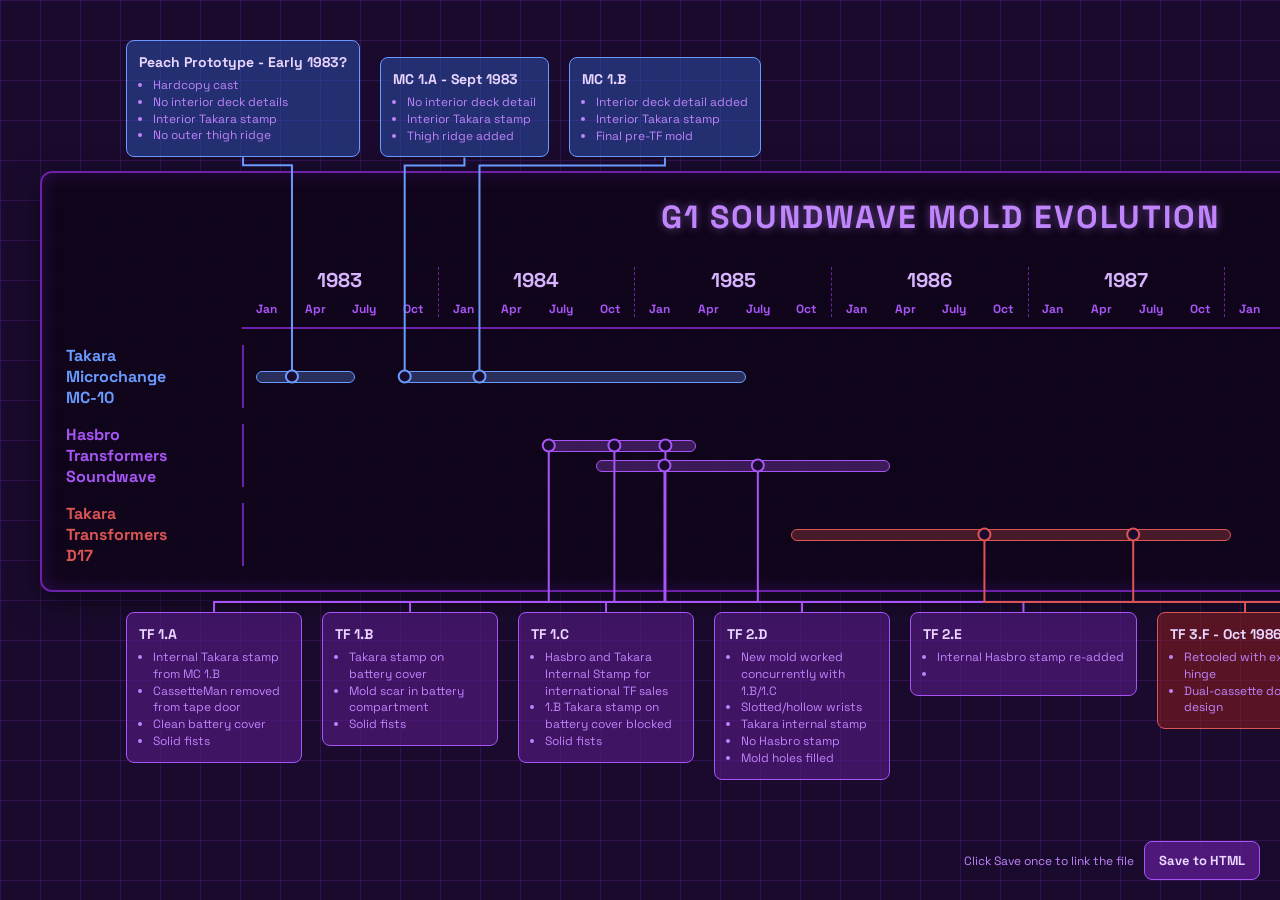
==== timeline/g1_soundwave_timeline.html @ 82d78964 "updates" ====
<!DOCTYPE html>
<html lang="en"><head>
  <meta charset="UTF-8">
  <meta name="viewport" content="width=device-width, initial-scale=1.0">
  <title>G1 Soundwave Mold Evolution</title>
  <link href="https://fonts.googleapis.com/css2?family=Space+Grotesk:wght@400;700&amp;display=swap" rel="stylesheet">
  <style>
    body {
      margin: 0;
      padding: 40px;
      font-family: 'Space Grotesk', sans-serif;
      background-color: #1a0b2e; /* Deep dark purple base */
      background-image:
        linear-gradient(rgba(138, 43, 226, 0.2) 1px, transparent 1px),
        linear-gradient(90deg, rgba(138, 43, 226, 0.2) 1px, transparent 1px);
      background-size: 40px 40px; /* The G1 retro grid */
      color: #e2e8f0;
      overflow-x: auto;
    }

    .stage {
      position: relative;
      min-width: 1800px;
      max-width: 2200px;
      margin: 0 auto;
      overflow: visible;
    }

    .connectors {
      position: absolute;
      inset: 0;
      width: 100%;
      height: 100%;
      pointer-events: none;
      overflow: visible;
      z-index: 2;
    }

    .callout {
      position: absolute;
      z-index: 3;
      width: fit-content;
      max-width: 280px;
      min-width: 0;
      background: rgba(88, 28, 135, 0.6);
      border: 1px solid #a855f7;
      border-radius: 8px;
      padding: 12px;
      display: flex;
      flex-direction: column;
      justify-content: center;
      transition: transform 0.2s, box-shadow 0.2s;
      overflow-wrap: anywhere;
      word-wrap: break-word;
    }

    .callout:hover {
      box-shadow: 0 6px 15px rgba(168, 85, 247, 0.3);
      background: rgba(107, 33, 168, 0.8);
    }

    .callout.microchange {
      background: rgba(45, 85, 180, 0.5);
      border-color: #6b9aff;
    }

    .callout.microchange:hover {
      background: rgba(70, 120, 220, 0.65);
      box-shadow: 0 6px 15px rgba(107, 154, 255, 0.35);
    }

    .callout.japan {
      background: rgba(140, 30, 30, 0.55);
      border-color: #dc5555;
    }

    .callout.japan:hover {
      background: rgba(170, 45, 45, 0.7);
      box-shadow: 0 6px 15px rgba(220, 85, 85, 0.35);
    }

    .callout-title {
      font-weight: 700;
      font-size: 14px;
      color: #e9d5ff;
      margin: 0 0 6px 0;
      overflow-wrap: anywhere;
    }

    .callout-desc {
      font-size: 12px;
      color: #c084fc;
      margin: 0;
      line-height: 1.4;
      overflow-wrap: anywhere;
    }

    .callout-list {
      padding-left: 1.15em;
      list-style: disc;
    }

    .callout-list li {
      margin: 0;
      overflow-wrap: anywhere;
    }

    .timeline-container {
      background: rgba(15, 5, 24, 0.85);
      border: 2px solid #6b21a8;
      border-radius: 12px;
      padding: 24px;
      box-shadow: 0 10px 30px rgba(0, 0, 0, 0.5), inset 0 0 20px rgba(107, 33, 168, 0.3);
      backdrop-filter: blur(8px);
      position: relative;
      z-index: 1;
    }

    .title {
      text-align: center;
      color: #c084fc;
      font-size: 32px;
      margin: 0 0 30px 0;
      text-transform: uppercase;
      letter-spacing: 2px;
      text-shadow: 0 0 10px rgba(192, 132, 252, 0.5);
    }

    .header-row {
      display: flex;
      margin-left: 176px; /* Offset for track titles */
      margin-bottom: 16px;
      border-bottom: 2px solid #6b21a8;
      padding-bottom: 10px;
    }

    .year-block {
      flex: 4; /* Spans 4 quarters */
      display: flex;
      flex-direction: column;
      border-left: 1px dashed #6b21a8;
    }

    .year-block:first-child {
      border-left: none;
    }

    .year-label {
      text-align: center;
      font-weight: 700;
      font-size: 20px;
      color: #d8b4fe;
      margin-bottom: 8px;
    }

    .quarters {
      display: flex;
      width: 100%;
    }

    .quarter {
      flex: 1;
      text-align: center;
      font-size: 12px;
      color: #a855f7;
      font-weight: 700;
    }

    .track {
      display: flex;
      gap: 12px;
      align-items: stretch;
      min-height: 48px;
      margin-bottom: 16px;
    }

    .track:last-child {
      margin-bottom: 0;
    }

    .track-title {
      width: 160px;
      flex-shrink: 0;
      font-size: 16px;
      font-weight: 700;
      color: #a855f7;
      display: flex;
      align-items: center;
      padding-right: 16px;
      border-right: 2px solid #6b21a8;
    }

    .track-title.microchange {
      color: #6b9aff;
    }

    .track-title.japan {
      color: #dc5555;
    }

    .lane {
      flex: 1;
      display: flex;
      align-items: center;
      min-width: 0;
    }

    .lane.lane-stack {
      flex-direction: column;
      align-items: stretch;
      justify-content: center;
      gap: 8px;
      min-height: 36px;
    }

    .lane-row {
      display: flex;
      align-items: center;
      width: 100%;
      min-width: 0;
      min-height: 12px;
    }

    .empty-space {
      /* Used for empty grid segments */
    }

    .span {
      position: relative;
      height: 10px;
      background: rgba(168, 85, 247, 0.28);
      border: 1px solid #a855f7;
      border-radius: 999px;
      align-self: center;
      transition: background 0.2s, box-shadow 0.2s, border-color 0.2s;
    }

    .span.microchange {
      background: rgba(107, 154, 255, 0.28);
      border-color: #6b9aff;
    }

    .span.japan {
      background: rgba(220, 85, 85, 0.28);
      border-color: #dc5555;
    }

    .span.is-active {
      background: rgba(168, 85, 247, 0.55);
      box-shadow: 0 0 12px rgba(168, 85, 247, 0.45);
    }

    .span.microchange.is-active {
      background: rgba(107, 154, 255, 0.55);
      box-shadow: 0 0 12px rgba(107, 154, 255, 0.45);
    }

    .span.japan.is-active {
      background: rgba(220, 85, 85, 0.55);
      box-shadow: 0 0 12px rgba(220, 85, 85, 0.45);
    }

    .anchor {
      position: absolute;
      left: 10px;
      top: 50%;
      width: 0;
      height: 0;
      pointer-events: none;
    }

    .save-ui {
      position: fixed;
      right: 20px;
      bottom: 20px;
      z-index: 50;
      display: flex;
      align-items: center;
      gap: 10px;
      font-family: 'Space Grotesk', sans-serif;
    }

    .save-ui button {
      appearance: none;
      border: 1px solid #a855f7;
      background: rgba(88, 28, 135, 0.85);
      color: #e9d5ff;
      border-radius: 8px;
      padding: 10px 14px;
      font: inherit;
      font-weight: 700;
      font-size: 13px;
      cursor: pointer;
    }

    .save-ui button:hover {
      background: rgba(107, 33, 168, 0.95);
    }

    .save-status {
      font-size: 12px;
      color: #c084fc;
      min-width: 9rem;
    }

    .save-status.ok { color: #86efac; }
    .save-status.err { color: #f87171; }
  </style>
</head>
<body>

  <div class="stage">
    <svg class="connectors" aria-hidden="true"></svg>

    <div class="callout microchange" data-for="peach" data-side="top" style="width: max-content;">
      <p class="callout-title" contenteditable="true">Peach Prototype - Early 1983?</p>
      <ul class="callout-desc callout-list">
        <li contenteditable="true">Hardcopy cast</li>
        <li contenteditable="true">No interior deck details</li>
        <li contenteditable="true">Interior Takara stamp</li>
        <li contenteditable="true">No outer thigh ridge</li>
      </ul>
    </div>

    <div class="callout microchange" data-for="mc1a" data-side="top" style="width: max-content;">
      <p class="callout-title" contenteditable="true">MC 1.A - Sept 1983</p>
      <ul class="callout-desc callout-list">
        <li contenteditable="true">No interior deck detail</li>
        <li contenteditable="true">Interior Takara stamp</li>
        <li contenteditable="true">Thigh ridge added</li>
      </ul>
    </div>

    <div class="callout microchange" data-for="mc1b" data-side="top" style="width: max-content;">
      <p class="callout-title" contenteditable="true">MC 1.B</p>
      <ul class="callout-desc callout-list">
        <li contenteditable="true">Interior deck detail added</li>
        <li contenteditable="true">Interior Takara stamp</li>
        <li contenteditable="true">Final pre-TF mold</li>
      </ul>
    </div>

    <div class="callout" data-for="tf1a" data-side="bottom" data-align-with="peach" style="width: 150px; max-width: 150px;">
      <p class="callout-title" contenteditable="true">TF 1.A</p>
      <ul class="callout-desc callout-list">
        <li contenteditable="true">Internal Takara stamp from MC 1.B</li>
        <li contenteditable="true">CassetteMan removed from tape door</li>
        <li contenteditable="true">Clean battery cover</li>
        <li contenteditable="true">Solid fists</li>
      </ul>
    </div>

    <div class="callout" data-for="tf1b" data-side="bottom" data-place-after="tf1a" style="width: 150px; max-width: 150px;">
      <p class="callout-title" contenteditable="true">TF 1.B</p>
      <ul class="callout-desc callout-list">
        <li contenteditable="true">Takara stamp on battery cover</li>
        <li contenteditable="true">Mold scar in battery compartment</li>
        <li contenteditable="true">Solid fists</li>
      </ul>
    </div>

    <div class="callout" data-for="tf1c" data-side="bottom" data-place-after="tf1b" style="width: 150px; max-width: 150px;">
      <p class="callout-title" contenteditable="true">TF 1.C</p>
      <ul class="callout-desc callout-list">
        <li contenteditable="true">Hasbro and Takara Internal Stamp for international TF sales</li>
        <li contenteditable="true">1.B Takara stamp on battery cover blocked</li>
        <li contenteditable="true">Solid fists</li>
      </ul>
    </div>

    <div class="callout" data-for="tf2d" data-side="bottom" data-place-after="tf1c" style="width: 150px; max-width: 150px;">
      <p class="callout-title" contenteditable="true">TF 2.D</p>
      <ul class="callout-desc callout-list">
        <li contenteditable="true">New mold worked concurrently with 1.B/1.C</li>
        <li contenteditable="true">Slotted/hollow wrists</li>
        <li contenteditable="true">Takara internal stamp</li>
        <li contenteditable="true">No Hasbro stamp</li>
        <li contenteditable="true">Mold holes filled</li>
      </ul>
    </div>

    <div class="callout" data-for="tf2e" data-side="bottom" data-place-after="tf2d" style="width: max-content;">
      <p class="callout-title" contenteditable="true">TF 2.E</p>
      <ul class="callout-desc callout-list">
        <li contenteditable="true">Internal Hasbro stamp re-added</li>
        <li contenteditable="true"></li>
      </ul>
    </div>

    <div class="callout japan" data-for="vsy" data-side="bottom" data-place-after="tf2e" style="width: 150px; max-width: 150px;">
      <p class="callout-title" contenteditable="true">TF 3.F - Oct 1986</p>
      <ul class="callout-desc callout-list">
        <li contenteditable="true">Retooled with external hinge</li>
        <li contenteditable="true">Dual-cassette door design</li>
      </ul>
    </div>

    <div class="callout japan" data-for="soundblaster" data-side="bottom" data-place-after="vsy" style="width: max-content;">
      <p class="callout-title" contenteditable="true">TF 3.G Soundblaster - Jul 1987</p>
      <ul class="callout-desc callout-list">
        <li contenteditable="true">Retooled chest to hold two cassettes</li>
        <li contenteditable="true">Black color scheme</li>
      </ul>
    </div>

    <div class="timeline-container">
      <h1 class="title">G1 Soundwave Mold Evolution</h1>

      <div class="header-row">
        <!-- 1983 -->
        <div class="year-block">
          <div class="year-label">1983</div>
          <div class="quarters">
            <div class="quarter">Jan</div><div class="quarter">Apr</div><div class="quarter">July</div><div class="quarter">Oct</div>
          </div>
        </div>
        <!-- 1984 -->
        <div class="year-block">
          <div class="year-label">1984</div>
          <div class="quarters">
            <div class="quarter">Jan</div><div class="quarter">Apr</div><div class="quarter">July</div><div class="quarter">Oct</div>
          </div>
        </div>
        <!-- 1985 -->
        <div class="year-block">
          <div class="year-label">1985</div>
          <div class="quarters">
            <div class="quarter">Jan</div><div class="quarter">Apr</div><div class="quarter">July</div><div class="quarter">Oct</div>
          </div>
        </div>
        <!-- 1986 -->
        <div class="year-block">
          <div class="year-label">1986</div>
          <div class="quarters">
            <div class="quarter">Jan</div><div class="quarter">Apr</div><div class="quarter">July</div><div class="quarter">Oct</div>
          </div>
        </div>
        <!-- 1987 -->
        <div class="year-block">
          <div class="year-label">1987</div>
          <div class="quarters">
            <div class="quarter">Jan</div><div class="quarter">Apr</div><div class="quarter">July</div><div class="quarter">Oct</div>
          </div>
        </div>
        <!-- 1988 -->
        <div class="year-block">
          <div class="year-label">1988</div>
          <div class="quarters">
            <div class="quarter">Jan</div><div class="quarter">Apr</div><div class="quarter">July</div><div class="quarter">Oct</div>
          </div>
        </div>
        <!-- 1989 -->
        <div class="year-block">
          <div class="year-label">1989</div>
          <div class="quarters">
            <div class="quarter">Jan</div><div class="quarter">Apr</div><div class="quarter">July</div><div class="quarter">Oct</div>
          </div>
        </div>
        <!-- 1990 -->
        <div class="year-block">
          <div class="year-label">1990</div>
          <div class="quarters">
            <div class="quarter">Jan</div><div class="quarter">Apr</div><div class="quarter">July</div><div class="quarter">Oct</div>
          </div>
        </div>
      </div>

      <div class="track">
        <div class="track-title microchange">Takara<br>Microchange<br>MC-10</div>
        <div class="lane">
          <!-- Early 1983 (Q1) - Prototypes -->
          <!-- Jan – Apr 1983; line biased toward Jan -->
          <div class="span microchange" style="flex: 2;">
            <i class="anchor" id="peach" style="left: 36%;"></i>
          </div>
          <!-- July 1983 empty -->
          <div class="empty-space" style="flex: 1;"></div>
          <!-- Oct 1983 through Apr 1985 (ends at start of July 1985) -->
          <div class="span microchange" style="flex: 7;">
            <i class="anchor" id="mc1a" style="left: 0%;"></i>
            <i class="anchor" id="mc1b" style="left: 22%;"></i>
          </div>
          <!-- July 1985 through 1990 -->
          <div class="empty-space" style="flex: 22;"></div>
        </div>
      </div>

      <div class="track">
        <div class="track-title">Hasbro<br>Transformers<br>Soundwave</div>
        <div class="lane lane-stack">
          <!-- Upper bar: TF 1.A / 1.B / 1.C -->
          <div class="lane-row">
            <!-- 1983 through Apr 1984 Empty (6 quarters) -->
            <div class="empty-space" style="flex: 6;"></div>
            <!-- July 1984 – early 1985 -->
            <div class="span" style="flex: 3;">
              <i class="anchor" id="tf1a" style="left: 0%;"></i>
              <i class="anchor" id="tf1b" style="left: 45%;"></i>
              <i class="anchor" id="tf1c" style="left: 80%;"></i>
            </div>
            <div class="empty-space" style="flex: 23;"></div>
          </div>
          <!-- Lower bar: TF 2.D / 2.E — offset down, overlaps in time (concurrent mold) -->
          <div class="lane-row">
            <!-- Starts mid–late TF1 era (Oct 1984) -->
            <div class="empty-space" style="flex: 7;"></div>
            <div class="span" style="flex: 6;">
              <i class="anchor" id="tf2d" style="left: 23%;"></i>
              <i class="anchor" id="tf2e" style="left: 55%;"></i>
            </div>
            <div class="empty-space" style="flex: 19;"></div>
          </div>
        </div>
      </div>

      <div class="track">
        <div class="track-title japan">Takara<br>Transformers<br>D17</div>
        <div class="lane">
          <!-- 1983 through July 1985 Empty (11 quarters) -->
          <div class="empty-space" style="flex: 11;"></div>
          <!-- Oct 1985 through end of 1987 (9 quarters) — continuous Japan bar -->
          <div class="span japan" style="flex: 9;">
            <i class="anchor" id="vsy" style="left: 44%;"></i>
            <i class="anchor" id="soundblaster" style="left: 78%;"></i>
          </div>
          <!-- 1988 through 1990 Empty (12 quarters) -->
          <div class="empty-space" style="flex: 12;"></div>
        </div>
      </div>
    </div>
  </div>

  <div class="save-ui">
    <span class="save-status" id="save-status">Ready</span>
    <button type="button" id="save-btn">Save to HTML</button>
  </div>

  <script>
    const LINE_COLOR = '#a855f7';
    const BOX_GAP = 20;
    const ROW_GAP = 12;
    const SIDE_PAD = 8;
    const CIRCLE_R = 6;
    const TOP_GUTTER = 14;

    const stage = document.querySelector('.stage');
    const svg = document.querySelector('.connectors');
    const container = document.querySelector('.timeline-container');

    function relRect(el) {
      const s = stage.getBoundingClientRect();
      const r = el.getBoundingClientRect();
      return {
        left: r.left - s.left,
        top: r.top - s.top,
        right: r.right - s.left,
        bottom: r.bottom - s.top,
        width: r.width,
        height: r.height,
        cx: r.left - s.left + r.width / 2,
        cy: r.top - s.top + r.height / 2
      };
    }

    function overlaps(a, b) {
      return !(a.right + BOX_GAP <= b.left || b.right + BOX_GAP <= a.left ||
               a.bottom + ROW_GAP <= b.top || b.bottom + ROW_GAP <= a.top);
    }

    function clamp(value, min, max) {
      return Math.min(max, Math.max(min, value));
    }

    function placeTopRow(callouts) {
      const stageW = stage.offsetWidth;
      const placed = [];

      callouts.forEach((box) => {
        const anchor = document.getElementById(box.dataset.for);
        const a = relRect(anchor);
        const w = box.offsetWidth;
        const h = box.offsetHeight;
        let x = clamp(a.cx - w / 2, SIDE_PAD, stageW - w - SIDE_PAD);

        // Keep a single row: always sit to the right of prior boxes when needed
        if (placed.length) {
          const prev = placed[placed.length - 1];
          if (x < prev.right + BOX_GAP) {
            x = prev.right + BOX_GAP;
          }
        }
        x = Math.min(x, Math.max(SIDE_PAD, stageW - w - SIDE_PAD));

        const candidate = { left: x, top: 0, right: x + w, bottom: h, h };
        box.style.left = x + 'px';
        box.style.top = '0px';
        placed.push(candidate);
      });

      // If anything overflowed the stage, compress leftward as a pack
      if (placed.length) {
        const overflow = placed[placed.length - 1].right - (stageW - SIDE_PAD);
        if (overflow > 0) {
          let x = SIDE_PAD;
          callouts.forEach((box, i) => {
            const w = placed[i].right - placed[i].left;
            const h = placed[i].h;
            box.style.left = x + 'px';
            placed[i] = { left: x, top: 0, right: x + w, bottom: h, h };
            x += w + Math.max(8, BOX_GAP - 4);
          });
        }
      }

      const rowH = placed.reduce((m, p) => Math.max(m, p.h), 0);

      // Slide Microchange callouts left ~one quarter; anchors/endpoints stay put
      const quarterEl = document.querySelector('.quarter');
      const gridShift = quarterEl ? quarterEl.getBoundingClientRect().width : 60;
      const minLeft = Math.min(...placed.map((p) => p.left));
      const shift = Math.min(gridShift, Math.max(0, minLeft - SIDE_PAD));
      if (shift > 0) {
        callouts.forEach((box, i) => {
          const p = placed[i];
          const x = p.left - shift;
          box.style.left = x + 'px';
          placed[i] = { left: x, top: 0, right: x + (p.right - p.left), bottom: p.h, h: p.h };
        });
      }

      // Pin the row to the bottom of the top band (just above the timeline)
      callouts.forEach((box, i) => {
        const h = placed[i].h;
        const y = rowH - h;
        box.style.top = y + 'px';
        placed[i].top = y;
        placed[i].bottom = y + h;
      });

      return rowH;
    }

    function placeBottomGroup(callouts, containerRect) {
      const placed = [];
      const stageW = stage.offsetWidth;
      const startY = containerRect.bottom + BOX_GAP;
      const positions = new Map(); // id -> {left, top, width, height}

      const primary = callouts.filter((b) => !b.dataset.placeBefore && !b.dataset.placeAfter);
      const secondary = callouts.filter((b) => b.dataset.placeBefore || b.dataset.placeAfter);

      primary.sort((a, b) =>
        relRect(document.getElementById(a.dataset.for)).cx -
        relRect(document.getElementById(b.dataset.for)).cx
      );

      function commit(box, x, y, w, h) {
        box.style.left = x + 'px';
        box.style.top = y + 'px';
        const candidate = { left: x, top: y, right: x + w, bottom: y + h };
        placed.push(candidate);
        positions.set(box.dataset.for, { left: x, top: y, width: w, height: h });
        return candidate;
      }

      primary.forEach((box) => {
        const anchor = document.getElementById(box.dataset.for);
        const a = relRect(anchor);
        const w = box.offsetWidth;
        const h = box.offsetHeight;
        const align = box.dataset.align || 'center';
        const alignWith = box.dataset.alignWith;
        let x;
        if (alignWith) {
          const ref = positions.get(alignWith) || (() => {
            const el = document.querySelector(`.callout[data-for="${alignWith}"]`);
            return el ? { left: relRect(el).left } : null;
          })();
          x = ref
            ? clamp(ref.left, SIDE_PAD, stageW - w - SIDE_PAD)
            : clamp(a.cx - w / 2, SIDE_PAD, stageW - w - SIDE_PAD);
        } else {
          x = align === 'left'
            ? clamp(a.cx - w - 12, SIDE_PAD, stageW - w - SIDE_PAD)
            : clamp(a.cx - w / 2, SIDE_PAD, stageW - w - SIDE_PAD);
        }
        const nudgeX = parseFloat(box.dataset.nudgeX);
        if (Number.isFinite(nudgeX)) {
          x = clamp(x + nudgeX, SIDE_PAD, stageW - w - SIDE_PAD);
        }

        const preferredX = x;
        let y = startY;
        let candidate = { left: x, top: y, right: x + w, bottom: y + h };
        let guard = 0;
        while (placed.some((p) => overlaps(candidate, p)) && guard < 40) {
          if (!alignWith) {
            const blocker = placed.find((p) => overlaps(candidate, p));
            if (blocker && x + w + BOX_GAP <= stageW - SIDE_PAD) {
              x = Math.min(blocker.right + BOX_GAP, stageW - w - SIDE_PAD);
              candidate = { left: x, top: y, right: x + w, bottom: y + h };
              if (!placed.some((p) => overlaps(candidate, p))) break;
            }
          }
          y += h + ROW_GAP;
          x = preferredX;
          candidate = { left: x, top: y, right: x + w, bottom: y + h };
          guard += 1;
        }
        commit(box, x, y, w, h);
      });

      // Second pass: sit beside a reference box (same row), below the timeline
      // Resolve chains (e.g. 1.B after 1.A, then 1.C after 1.B)
      const pending = [...secondary];
      let safety = 0;
      while (pending.length && safety < 20) {
        safety += 1;
        let progressed = false;
        for (let i = 0; i < pending.length; i++) {
          const box = pending[i];
          const refId = box.dataset.placeBefore || box.dataset.placeAfter;
          if (!positions.has(refId)) continue;

          const w = box.offsetWidth;
          const h = box.offsetHeight;
          const ref = positions.get(refId);
          let y = ref.top;
          let x = box.dataset.placeBefore
            ? clamp(ref.left - w - BOX_GAP, SIDE_PAD, stageW - w - SIDE_PAD)
            : clamp(ref.left + ref.width + BOX_GAP, SIDE_PAD, stageW - w - SIDE_PAD);

          const preferredX = x;
          let candidate = { left: x, top: y, right: x + w, bottom: y + h };

          // Keep TF 1.A/B/C packed tightly — don't slide 1.C away from 1.B
          const packTight = ['tf1a', 'tf1b', 'tf1c'].includes(box.dataset.for) ||
            ['tf1a', 'tf1b', 'tf1c'].includes(refId);

          if (!packTight) {
            let guard = 0;
            while (placed.some((p) => overlaps(candidate, p)) && guard < 40) {
              if (box.dataset.placeBefore) {
                x = Math.max(SIDE_PAD, x - (w + BOX_GAP));
              } else {
                x = Math.min(stageW - w - SIDE_PAD, x + BOX_GAP);
              }
              candidate = { left: x, top: y, right: x + w, bottom: y + h };
              if (!placed.some((p) => overlaps(candidate, p))) break;
              if (guard < 20) {
                guard += 1;
                continue;
              }
              y += h + ROW_GAP;
              x = preferredX;
              candidate = { left: x, top: y, right: x + w, bottom: y + h };
              guard += 1;
            }
          }

          commit(box, x, y, w, h);
          pending.splice(i, 1);
          progressed = true;
          break;
        }
        if (!progressed) break;
      }
      // Any unresolved: fall back to anchor centering on the bottom start row
      pending.forEach((box) => {
        const w = box.offsetWidth;
        const h = box.offsetHeight;
        const a = relRect(document.getElementById(box.dataset.for));
        const x = clamp(a.cx - w / 2, SIDE_PAD, stageW - w - SIDE_PAD);
        commit(box, x, startY, w, h);
      });

      return placed.reduce((maxBottom, p) => Math.max(maxBottom, p.bottom), 0);
    }

    function segmentHitsBox(x1, y1, x2, y2, box, pad = 6) {
      const left = Math.min(x1, x2) - 1;
      const right = Math.max(x1, x2) + 1;
      const top = Math.min(y1, y2) - 1;
      const bottom = Math.max(y1, y2) + 1;
      return !(right < box.left - pad || left > box.right + pad ||
               bottom < box.top - pad || top > box.bottom + pad);
    }

    function pathHitsBoxes(points, boxes, ignoreId) {
      for (let i = 0; i < points.length - 1; i++) {
        const a = points[i];
        const b = points[i + 1];
        for (const box of boxes) {
          if (box.id === ignoreId) continue;
          if (segmentHitsBox(a.x, a.y, b.x, b.y, box)) return true;
        }
      }
      return false;
    }

    function layout() {
      const callouts = [...document.querySelectorAll('.callout')];
      callouts.forEach((box) => {
        box.style.left = '0px';
        box.style.top = '0px';
      });

      stage.style.paddingTop = '0px';
      stage.style.paddingBottom = '0px';

      const topBoxes = callouts.filter((b) => b.dataset.side === 'top')
        .sort((a, b) => relRect(document.getElementById(a.dataset.for)).cx - relRect(document.getElementById(b.dataset.for)).cx);
      const bottomBoxes = callouts.filter((b) => b.dataset.side === 'bottom')
        .sort((a, b) => relRect(document.getElementById(a.dataset.for)).cx - relRect(document.getElementById(b.dataset.for)).cx);

      const topHeight = placeTopRow(topBoxes);
      stage.style.paddingTop = (topHeight + TOP_GUTTER) + 'px';

      const bottomHeight = placeBottomGroup(bottomBoxes, relRect(container));
      const containerBottom = relRect(container).bottom;
      const extraBottom = Math.max(0, bottomHeight - containerBottom) + 8;
      stage.style.paddingBottom = extraBottom + 'px';

      drawLines();
    }

    function drawLines() {
      const w = stage.offsetWidth;
      const h = stage.offsetHeight;
      svg.setAttribute('viewBox', `0 0 ${w} ${h}`);
      svg.setAttribute('width', w);
      svg.setAttribute('height', h);
      svg.innerHTML = '';

      const obstacles = [...document.querySelectorAll('.callout')].map((box) => {
        const r = relRect(box);
        return {
          id: box.dataset.for,
          side: box.dataset.side,
          left: r.left,
          top: r.top,
          right: r.right,
          bottom: r.bottom,
          cx: r.cx,
          cy: r.cy
        };
      });

      // Also treat the timeline container as an obstacle for the horizontal run
      // (lines may enter it only on the final vertical stub)
      const c = relRect(container);

      document.querySelectorAll('.callout').forEach((box) => {
        const id = box.dataset.for;
        const anchor = document.getElementById(id);
        const b = relRect(box);
        const a = relRect(anchor);
        const side = box.dataset.side;
        const end = { x: a.cx, y: a.cy };
        // Attach to the middle of the edge facing the timeline
        const start = side === 'top'
          ? { x: b.cx, y: b.bottom }
          : { x: b.cx, y: b.top };

        // Highway in the clear gutter between callouts and the container
        const topBottoms = obstacles.filter((o) => o.side === 'top').map((o) => o.bottom);
        const bottomTops = obstacles.filter((o) => o.side === 'bottom').map((o) => o.top);
        let highwayY;
        if (side === 'top') {
          const belowBoxes = topBottoms.length ? Math.max(...topBottoms) + 12 : b.bottom + 14;
          highwayY = Math.min(belowBoxes, c.top - 10);
          highwayY = Math.max(highwayY, b.bottom + 8);
        } else {
          const aboveBoxes = bottomTops.length ? Math.min(...bottomTops) - 12 : b.top - 14;
          highwayY = Math.max(aboveBoxes, c.bottom + 10);
          highwayY = Math.min(highwayY, b.top - 8);
        }

        let pathD = null;
        const tryYs = [highwayY, highwayY + 18, highwayY - 18, highwayY + 36, highwayY - 36, (start.y + end.y) / 2];
        for (const y of tryYs) {
          const candidate = [
            start,
            { x: start.x, y },
            { x: end.x, y },
            end
          ];
          if (!pathHitsBoxes(candidate, obstacles, id)) {
            pathD = candidate.map((p, i) => `${i === 0 ? 'M' : 'L'} ${p.x} ${p.y}`).join(' ');
            break;
          }
        }
        if (!pathD) {
          pathD = [
            start,
            { x: start.x, y: highwayY },
            { x: end.x, y: highwayY },
            end
          ].map((p, i) => `${i === 0 ? 'M' : 'L'} ${p.x} ${p.y}`).join(' ');
        }

        const lineColor = getComputedStyle(box).borderColor || LINE_COLOR;
        const active = activeAnchor === id;

        const path = document.createElementNS('http://www.w3.org/2000/svg', 'path');
        path.setAttribute('d', pathD);
        path.setAttribute('fill', 'none');
        path.setAttribute('stroke', lineColor);
        path.setAttribute('stroke-width', active ? '3' : '2');
        path.setAttribute('data-for', id);
        path.classList.add('connector-line');
        if (active) path.classList.add('is-active');
        svg.appendChild(path);

        const circle = document.createElementNS('http://www.w3.org/2000/svg', 'circle');
        circle.setAttribute('cx', end.x);
        circle.setAttribute('cy', end.y);
        circle.setAttribute('r', active ? CIRCLE_R + 3 : CIRCLE_R);
        circle.setAttribute('fill', active ? lineColor : '#1a0b2e');
        circle.setAttribute('stroke', lineColor);
        circle.setAttribute('stroke-width', active ? '3' : '2');
        circle.setAttribute('data-for', id);
        circle.classList.add('connector-dot');
        if (active) {
          circle.classList.add('is-active');
          circle.style.filter = `drop-shadow(0 0 8px ${lineColor})`;
        }
        svg.appendChild(circle);
      });
    }

    let activeAnchor = null;

    function setActiveAnchor(id) {
      activeAnchor = id;
      document.querySelectorAll('.callout').forEach((box) => {
        box.classList.toggle('is-active', box.dataset.for === id);
      });
      document.querySelectorAll('.span').forEach((span) => {
        const anchor = span.querySelector('.anchor');
        span.classList.toggle('is-active', !!(anchor && anchor.id === id));
      });
      drawLines();
    }

    function clearActiveAnchor(id) {
      if (activeAnchor !== id) return;
      const box = document.querySelector(`.callout[data-for="${id}"]`);
      if (box && (box.matches(':hover') || box.matches(':focus-within'))) return;
      activeAnchor = null;
      document.querySelectorAll('.callout.is-active, .span.is-active').forEach((el) => {
        el.classList.remove('is-active');
      });
      drawLines();
    }

    document.querySelectorAll('.callout').forEach((box) => {
      const id = box.dataset.for;
      box.addEventListener('mouseenter', () => setActiveAnchor(id));
      box.addEventListener('mouseleave', () => clearActiveAnchor(id));
      box.addEventListener('focusin', () => setActiveAnchor(id));
      box.addEventListener('focusout', () => {
        requestAnimationFrame(() => clearActiveAnchor(id));
      });
    });

    window.addEventListener('resize', layout);
    document.addEventListener('input', layout);
    window.addEventListener('load', layout);
    layout();

    /* ---- Persist contenteditable text back to the HTML file ---- */
    let fileHandle = null;
    let saveTimer = null;
    const saveStatus = document.getElementById('save-status');
    const saveBtn = document.getElementById('save-btn');

    function setSaveStatus(text, kind) {
      saveStatus.textContent = text;
      saveStatus.classList.remove('ok', 'err');
      if (kind) saveStatus.classList.add(kind);
    }

    function normalizeEditable(el) {
      return (el.innerText || el.textContent || '')
        .replace(/\u00a0/g, ' ')
        .replace(/\n+$/g, '')
        .trimEnd();
    }

    function buildSavableHtml() {
      const root = document.documentElement.cloneNode(true);

      root.querySelectorAll('.callout').forEach((box) => {
        box.classList.remove('is-active');
        const width = box.style.width;
        box.removeAttribute('style');
        if (width) box.style.width = width;
      });

      root.querySelectorAll('.span').forEach((span) => {
        span.classList.remove('is-active');
      });

      const stageClone = root.querySelector('.stage');
      if (stageClone) stageClone.removeAttribute('style');

      const svgClone = root.querySelector('.connectors');
      if (svgClone) {
        svgClone.innerHTML = '';
        ['viewBox', 'width', 'height'].forEach((attr) => svgClone.removeAttribute(attr));
      }

      const statusClone = root.querySelector('#save-status');
      if (statusClone) {
        statusClone.textContent = 'Ready';
        statusClone.classList.remove('ok', 'err');
      }

      // Pull live text from the page (clone may contain browser-inserted markup)
      document.querySelectorAll('[contenteditable="true"]').forEach((live, index) => {
        const clones = root.querySelectorAll('[contenteditable="true"]');
        const target = clones[index];
        if (!target) return;
        target.textContent = normalizeEditable(live);
      });

      return '<!DOCTYPE html>\n' + root.outerHTML + '\n';
    }

    async function ensureFileHandle() {
      if (fileHandle) {
        const perm = await fileHandle.queryPermission({ mode: 'readwrite' });
        if (perm === 'granted') return fileHandle;
        const next = await fileHandle.requestPermission({ mode: 'readwrite' });
        if (next === 'granted') return fileHandle;
        fileHandle = null;
      }

      if (!window.showOpenFilePicker) {
        throw new Error('File picker unavailable — download fallback will be used');
      }

      setSaveStatus('Choose g1_soundwave_timeline.html…');
      const handles = await window.showOpenFilePicker({
        multiple: false,
        types: [{ description: 'HTML', accept: { 'text/html': ['.html'] } }]
      });
      fileHandle = handles[0];
      const perm = await fileHandle.requestPermission({ mode: 'readwrite' });
      if (perm !== 'granted') {
        fileHandle = null;
        throw new Error('Write permission denied');
      }
      return fileHandle;
    }

    function downloadHtml(html) {
      const blob = new Blob([html], { type: 'text/html;charset=utf-8' });
      const url = URL.createObjectURL(blob);
      const a = document.createElement('a');
      a.href = url;
      a.download = 'g1_soundwave_timeline.html';
      a.click();
      URL.revokeObjectURL(url);
    }

    async function saveToHtml({ interactive = true } = {}) {
      const html = buildSavableHtml();
      try {
        if (!window.showOpenFilePicker) {
          downloadHtml(html);
          setSaveStatus('Downloaded — replace the file manually', 'ok');
          return;
        }
        const handle = interactive || fileHandle
          ? await ensureFileHandle()
          : null;
        if (!handle) {
          setSaveStatus('Click Save to link the HTML file');
          return;
        }
        const writable = await handle.createWritable();
        await writable.write(html);
        await writable.close();
        setSaveStatus('Saved to HTML', 'ok');
      } catch (err) {
        if (err && err.name === 'AbortError') {
          setSaveStatus('Save cancelled');
          return;
        }
        console.warn(err);
        if (interactive) {
          downloadHtml(html);
          setSaveStatus('Downloaded — replace the file manually', 'err');
        } else {
          setSaveStatus('Save failed', 'err');
        }
      }
    }

    function queueSave() {
      clearTimeout(saveTimer);
      saveTimer = setTimeout(() => saveToHtml({ interactive: false }), 500);
    }

    saveBtn.addEventListener('click', () => saveToHtml({ interactive: true }));

    document.addEventListener('keydown', (e) => {
      if ((e.ctrlKey || e.metaKey) && e.key.toLowerCase() === 's') {
        e.preventDefault();
        saveToHtml({ interactive: true });
      }
    });

    document.querySelectorAll('[contenteditable="true"]').forEach((el) => {
      el.addEventListener('blur', () => queueSave());
    });

    setSaveStatus(fileHandle ? 'Linked' : 'Click Save once to link the file');
  </script>





</body></html>
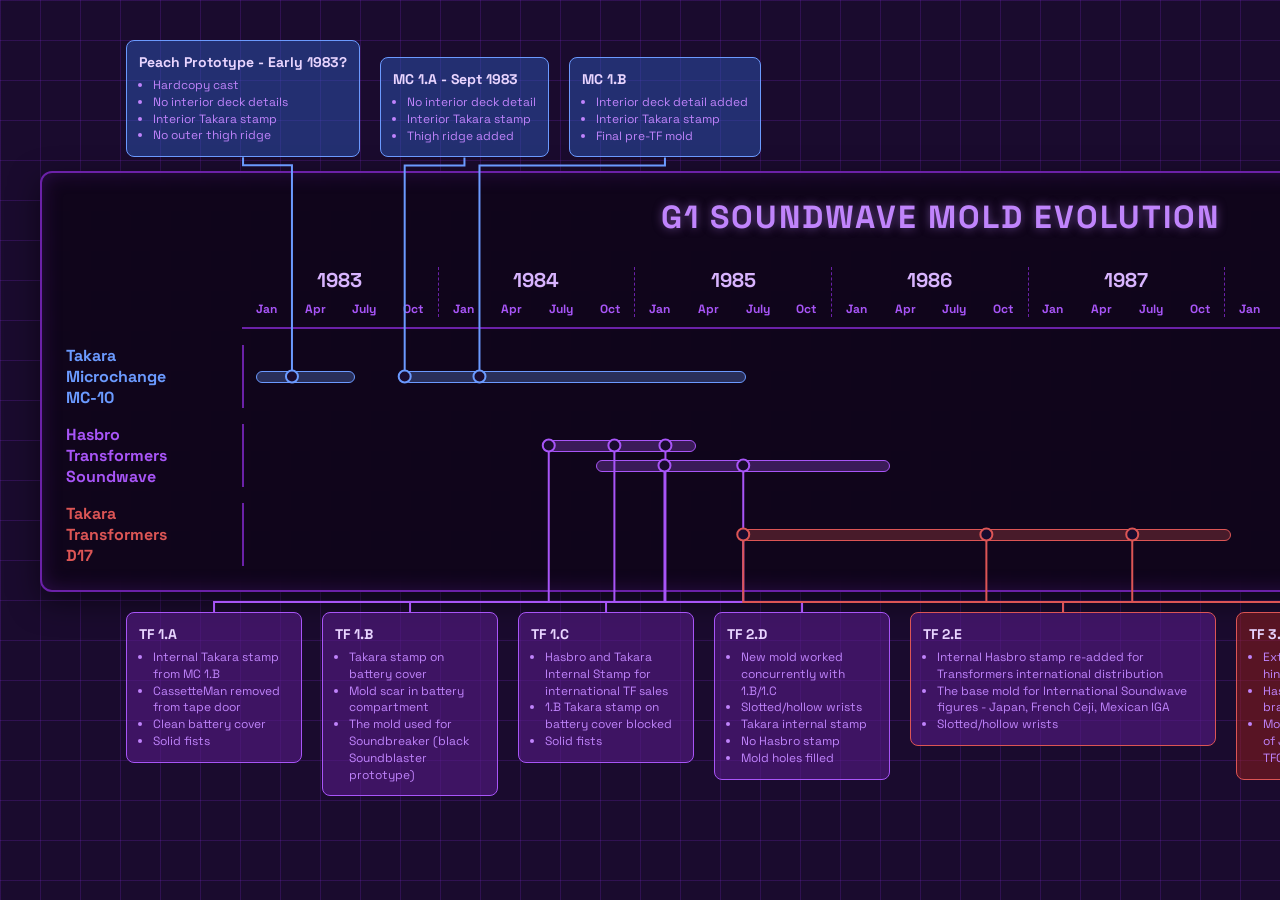
==== commit 336946cf: "updates" ====
--- a/timeline/g1_soundwave_timeline.html
+++ b/timeline/g1_soundwave_timeline.html
@@ -49,7 +49,7 @@
       display: flex;
       flex-direction: column;
       justify-content: center;
-      transition: transform 0.2s, box-shadow 0.2s;
+      transition: transform 0.2s, box-shadow 0.2s, border-color 0.2s, background 0.2s;
       overflow-wrap: anywhere;
       word-wrap: break-word;
     }
@@ -57,6 +57,17 @@
     .callout:hover {
       box-shadow: 0 6px 15px rgba(168, 85, 247, 0.3);
       background: rgba(107, 33, 168, 0.8);
+    }
+
+    /* Dual-link callouts (e.g. TF 2.E): purple fill, red border */
+    .callout[data-also-for] {
+      border-color: #dc5555;
+    }
+
+    .callout[data-also-for]:hover {
+      border-color: #dc5555;
+      background: rgba(107, 33, 168, 0.8);
+      box-shadow: 0 6px 15px rgba(220, 85, 85, 0.35);
     }
 
     .callout.microchange {
@@ -269,42 +280,6 @@
       pointer-events: none;
     }
 
-    .save-ui {
-      position: fixed;
-      right: 20px;
-      bottom: 20px;
-      z-index: 50;
-      display: flex;
-      align-items: center;
-      gap: 10px;
-      font-family: 'Space Grotesk', sans-serif;
-    }
-
-    .save-ui button {
-      appearance: none;
-      border: 1px solid #a855f7;
-      background: rgba(88, 28, 135, 0.85);
-      color: #e9d5ff;
-      border-radius: 8px;
-      padding: 10px 14px;
-      font: inherit;
-      font-weight: 700;
-      font-size: 13px;
-      cursor: pointer;
-    }
-
-    .save-ui button:hover {
-      background: rgba(107, 33, 168, 0.95);
-    }
-
-    .save-status {
-      font-size: 12px;
-      color: #c084fc;
-      min-width: 9rem;
-    }
-
-    .save-status.ok { color: #86efac; }
-    .save-status.err { color: #f87171; }
   </style>
 </head>
 <body>
@@ -355,7 +330,7 @@
       <ul class="callout-desc callout-list">
         <li contenteditable="true">Takara stamp on battery cover</li>
         <li contenteditable="true">Mold scar in battery compartment</li>
-        <li contenteditable="true">Solid fists</li>
+        <li contenteditable="true">The mold used for Soundbreaker (black Soundblaster prototype)</li>
       </ul>
     </div>
 
@@ -379,23 +354,25 @@
       </ul>
     </div>
 
-    <div class="callout" data-for="tf2e" data-side="bottom" data-place-after="tf2d" style="width: max-content;">
+    <div class="callout" data-for="tf2e" data-also-for="tf2e-japan" data-side="bottom" data-place-after="tf2d" style="width: max-content;">
       <p class="callout-title" contenteditable="true">TF 2.E</p>
       <ul class="callout-desc callout-list">
-        <li contenteditable="true">Internal Hasbro stamp re-added</li>
-        <li contenteditable="true"></li>
+        <li contenteditable="true">Internal Hasbro stamp re-added for Transformers international distribution</li>
+        <li contenteditable="true">The base mold for International Soundwave figures - Japan, French Ceji, Mexican IGA </li>
+        <li contenteditable="true">Slotted/hollow wrists</li>
       </ul>
     </div>
 
-    <div class="callout japan" data-for="vsy" data-side="bottom" data-place-after="tf2e" style="width: 150px; max-width: 150px;">
+    <div class="callout japan" data-for="tf3f" data-side="bottom" data-place-after="tf2e" style="width: 150px; max-width: 150px;">
       <p class="callout-title" contenteditable="true">TF 3.F - Oct 1986</p>
       <ul class="callout-desc callout-list">
-        <li contenteditable="true">Retooled with external hinge</li>
-        <li contenteditable="true">Dual-cassette door design</li>
+        <li contenteditable="true">External buttons and hinge retooling</li>
+        <li contenteditable="true">Hasbro/Takara co-branding maintained</li>
+        <li contenteditable="true">Mold not used outside of Japan until 2004 TFC</li>
       </ul>
     </div>
 
-    <div class="callout japan" data-for="soundblaster" data-side="bottom" data-place-after="vsy" style="width: max-content;">
+    <div class="callout japan" data-for="soundblaster" data-side="bottom" data-place-after="tf3f" style="width: max-content;">
       <p class="callout-title" contenteditable="true">TF 3.G Soundblaster - Jul 1987</p>
       <ul class="callout-desc callout-list">
         <li contenteditable="true">Retooled chest to hold two cassettes</li>
@@ -506,7 +483,7 @@
             <div class="empty-space" style="flex: 7;"></div>
             <div class="span" style="flex: 6;">
               <i class="anchor" id="tf2d" style="left: 23%;"></i>
-              <i class="anchor" id="tf2e" style="left: 55%;"></i>
+              <i class="anchor" id="tf2e" style="left: 50%;"></i>
             </div>
             <div class="empty-space" style="flex: 19;"></div>
           </div>
@@ -516,23 +493,19 @@
       <div class="track">
         <div class="track-title japan">Takara<br>Transformers<br>D17</div>
         <div class="lane">
-          <!-- 1983 through July 1985 Empty (11 quarters) -->
-          <div class="empty-space" style="flex: 11;"></div>
-          <!-- Oct 1985 through end of 1987 (9 quarters) — continuous Japan bar -->
-          <div class="span japan" style="flex: 9;">
-            <i class="anchor" id="vsy" style="left: 44%;"></i>
-            <i class="anchor" id="soundblaster" style="left: 78%;"></i>
+          <!-- 1983 through Apr 1985 Empty (10 quarters) -->
+          <div class="empty-space" style="flex: 10;"></div>
+          <!-- July 1985 through end of 1987 (10 quarters) -->
+          <div class="span japan" style="flex: 10;">
+            <i class="anchor" id="tf2e-japan" style="left: 0%;"></i>
+            <i class="anchor" id="tf3f" style="left: 50%;"></i>
+            <i class="anchor" id="soundblaster" style="left: 80%;"></i>
           </div>
           <!-- 1988 through 1990 Empty (12 quarters) -->
           <div class="empty-space" style="flex: 12;"></div>
         </div>
       </div>
     </div>
-  </div>
-
-  <div class="save-ui">
-    <span class="save-status" id="save-status">Ready</span>
-    <button type="button" id="save-btn">Save to HTML</button>
   </div>
 
   <script>
@@ -846,23 +819,20 @@
         };
       });
 
-      // Also treat the timeline container as an obstacle for the horizontal run
-      // (lines may enter it only on the final vertical stub)
       const c = relRect(container);
 
-      document.querySelectorAll('.callout').forEach((box) => {
+      function drawConnector(box, anchorId, lineColor) {
+        const anchor = document.getElementById(anchorId);
+        if (!anchor) return;
         const id = box.dataset.for;
-        const anchor = document.getElementById(id);
         const b = relRect(box);
         const a = relRect(anchor);
         const side = box.dataset.side;
         const end = { x: a.cx, y: a.cy };
-        // Attach to the middle of the edge facing the timeline
         const start = side === 'top'
           ? { x: b.cx, y: b.bottom }
           : { x: b.cx, y: b.top };
 
-        // Highway in the clear gutter between callouts and the container
         const topBottoms = obstacles.filter((o) => o.side === 'top').map((o) => o.bottom);
         const bottomTops = obstacles.filter((o) => o.side === 'bottom').map((o) => o.top);
         let highwayY;
@@ -899,8 +869,7 @@
           ].map((p, i) => `${i === 0 ? 'M' : 'L'} ${p.x} ${p.y}`).join(' ');
         }
 
-        const lineColor = getComputedStyle(box).borderColor || LINE_COLOR;
-        const active = activeAnchor === id;
+        const active = activeAnchor === id || activeAnchor === anchorId;
 
         const path = document.createElementNS('http://www.w3.org/2000/svg', 'path');
         path.setAttribute('d', pathD);
@@ -926,6 +895,20 @@
           circle.style.filter = `drop-shadow(0 0 8px ${lineColor})`;
         }
         svg.appendChild(circle);
+      }
+
+      document.querySelectorAll('.callout').forEach((box) => {
+        const primaryColor = box.dataset.alsoFor
+          ? LINE_COLOR
+          : (getComputedStyle(box).borderColor || LINE_COLOR);
+        drawConnector(box, box.dataset.for, primaryColor);
+        if (box.dataset.alsoFor) {
+          const alsoAnchor = document.getElementById(box.dataset.alsoFor);
+          const alsoColor = alsoAnchor && alsoAnchor.closest('.span.japan')
+            ? '#dc5555'
+            : primaryColor;
+          drawConnector(box, box.dataset.alsoFor, alsoColor);
+        }
       });
     }
 
@@ -933,12 +916,14 @@
 
     function setActiveAnchor(id) {
       activeAnchor = id;
-      document.querySelectorAll('.callout').forEach((box) => {
-        box.classList.toggle('is-active', box.dataset.for === id);
+      const box = document.querySelector(`.callout[data-for="${id}"]`);
+      const alsoId = box && box.dataset.alsoFor;
+      document.querySelectorAll('.callout').forEach((el) => {
+        el.classList.toggle('is-active', el.dataset.for === id);
       });
       document.querySelectorAll('.span').forEach((span) => {
-        const anchor = span.querySelector('.anchor');
-        span.classList.toggle('is-active', !!(anchor && anchor.id === id));
+        const ids = [...span.querySelectorAll('.anchor')].map((a) => a.id);
+        span.classList.toggle('is-active', ids.includes(id) || (alsoId && ids.includes(alsoId)));
       });
       drawLines();
     }
@@ -968,156 +953,6 @@
     document.addEventListener('input', layout);
     window.addEventListener('load', layout);
     layout();
-
-    /* ---- Persist contenteditable text back to the HTML file ---- */
-    let fileHandle = null;
-    let saveTimer = null;
-    const saveStatus = document.getElementById('save-status');
-    const saveBtn = document.getElementById('save-btn');
-
-    function setSaveStatus(text, kind) {
-      saveStatus.textContent = text;
-      saveStatus.classList.remove('ok', 'err');
-      if (kind) saveStatus.classList.add(kind);
-    }
-
-    function normalizeEditable(el) {
-      return (el.innerText || el.textContent || '')
-        .replace(/\u00a0/g, ' ')
-        .replace(/\n+$/g, '')
-        .trimEnd();
-    }
-
-    function buildSavableHtml() {
-      const root = document.documentElement.cloneNode(true);
-
-      root.querySelectorAll('.callout').forEach((box) => {
-        box.classList.remove('is-active');
-        const width = box.style.width;
-        box.removeAttribute('style');
-        if (width) box.style.width = width;
-      });
-
-      root.querySelectorAll('.span').forEach((span) => {
-        span.classList.remove('is-active');
-      });
-
-      const stageClone = root.querySelector('.stage');
-      if (stageClone) stageClone.removeAttribute('style');
-
-      const svgClone = root.querySelector('.connectors');
-      if (svgClone) {
-        svgClone.innerHTML = '';
-        ['viewBox', 'width', 'height'].forEach((attr) => svgClone.removeAttribute(attr));
-      }
-
-      const statusClone = root.querySelector('#save-status');
-      if (statusClone) {
-        statusClone.textContent = 'Ready';
-        statusClone.classList.remove('ok', 'err');
-      }
-
-      // Pull live text from the page (clone may contain browser-inserted markup)
-      document.querySelectorAll('[contenteditable="true"]').forEach((live, index) => {
-        const clones = root.querySelectorAll('[contenteditable="true"]');
-        const target = clones[index];
-        if (!target) return;
-        target.textContent = normalizeEditable(live);
-      });
-
-      return '<!DOCTYPE html>\n' + root.outerHTML + '\n';
-    }
-
-    async function ensureFileHandle() {
-      if (fileHandle) {
-        const perm = await fileHandle.queryPermission({ mode: 'readwrite' });
-        if (perm === 'granted') return fileHandle;
-        const next = await fileHandle.requestPermission({ mode: 'readwrite' });
-        if (next === 'granted') return fileHandle;
-        fileHandle = null;
-      }
-
-      if (!window.showOpenFilePicker) {
-        throw new Error('File picker unavailable — download fallback will be used');
-      }
-
-      setSaveStatus('Choose g1_soundwave_timeline.html…');
-      const handles = await window.showOpenFilePicker({
-        multiple: false,
-        types: [{ description: 'HTML', accept: { 'text/html': ['.html'] } }]
-      });
-      fileHandle = handles[0];
-      const perm = await fileHandle.requestPermission({ mode: 'readwrite' });
-      if (perm !== 'granted') {
-        fileHandle = null;
-        throw new Error('Write permission denied');
-      }
-      return fileHandle;
-    }
-
-    function downloadHtml(html) {
-      const blob = new Blob([html], { type: 'text/html;charset=utf-8' });
-      const url = URL.createObjectURL(blob);
-      const a = document.createElement('a');
-      a.href = url;
-      a.download = 'g1_soundwave_timeline.html';
-      a.click();
-      URL.revokeObjectURL(url);
-    }
-
-    async function saveToHtml({ interactive = true } = {}) {
-      const html = buildSavableHtml();
-      try {
-        if (!window.showOpenFilePicker) {
-          downloadHtml(html);
-          setSaveStatus('Downloaded — replace the file manually', 'ok');
-          return;
-        }
-        const handle = interactive || fileHandle
-          ? await ensureFileHandle()
-          : null;
-        if (!handle) {
-          setSaveStatus('Click Save to link the HTML file');
-          return;
-        }
-        const writable = await handle.createWritable();
-        await writable.write(html);
-        await writable.close();
-        setSaveStatus('Saved to HTML', 'ok');
-      } catch (err) {
-        if (err && err.name === 'AbortError') {
-          setSaveStatus('Save cancelled');
-          return;
-        }
-        console.warn(err);
-        if (interactive) {
-          downloadHtml(html);
-          setSaveStatus('Downloaded — replace the file manually', 'err');
-        } else {
-          setSaveStatus('Save failed', 'err');
-        }
-      }
-    }
-
-    function queueSave() {
-      clearTimeout(saveTimer);
-      saveTimer = setTimeout(() => saveToHtml({ interactive: false }), 500);
-    }
-
-    saveBtn.addEventListener('click', () => saveToHtml({ interactive: true }));
-
-    document.addEventListener('keydown', (e) => {
-      if ((e.ctrlKey || e.metaKey) && e.key.toLowerCase() === 's') {
-        e.preventDefault();
-        saveToHtml({ interactive: true });
-      }
-    });
-
-    document.querySelectorAll('[contenteditable="true"]').forEach((el) => {
-      el.addEventListener('blur', () => queueSave());
-    });
-
-    setSaveStatus(fileHandle ? 'Linked' : 'Click Save once to link the file');
   </script>
 
 
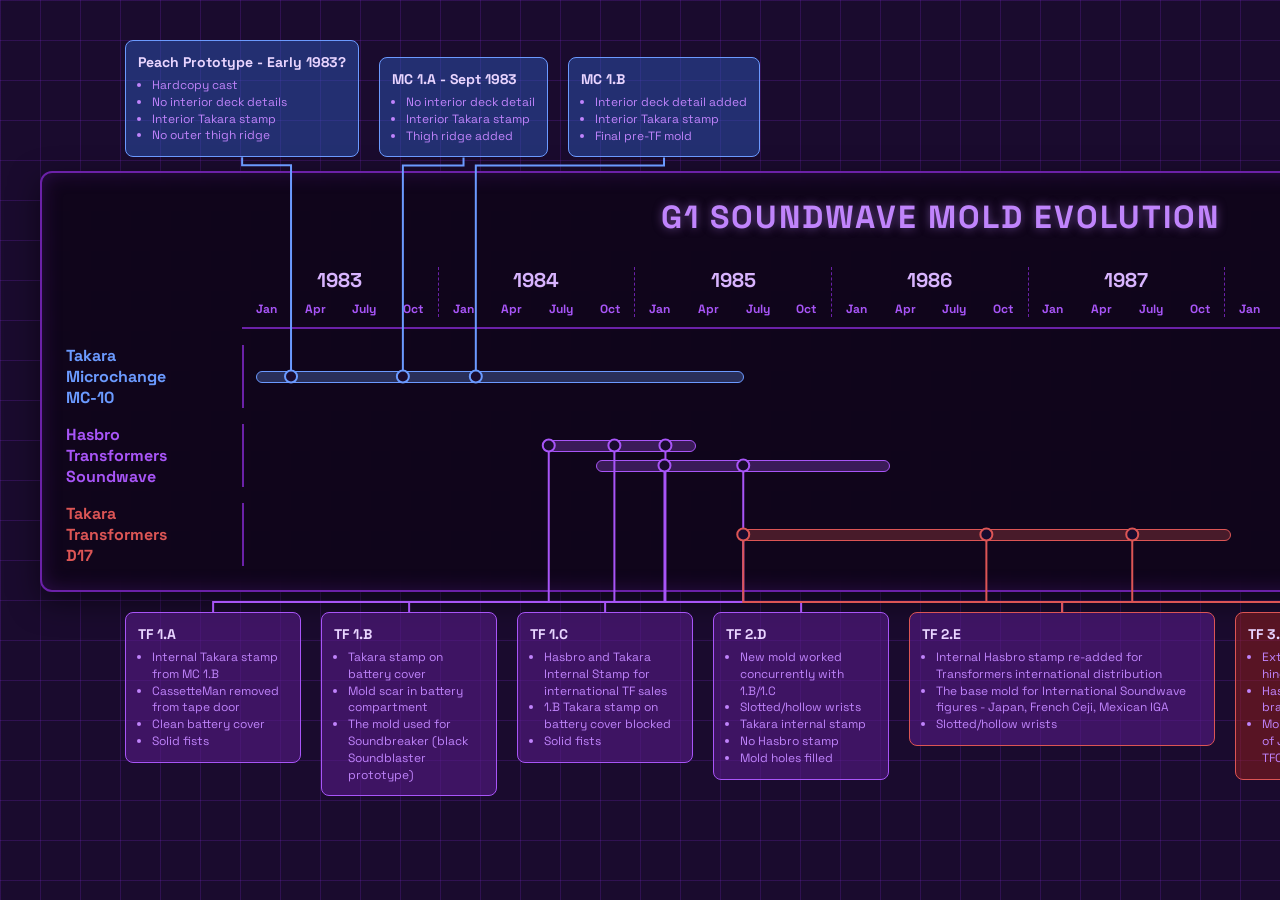
==== commit 80e647d3: "updates" ====
--- a/timeline/g1_soundwave_timeline.html
+++ b/timeline/g1_soundwave_timeline.html
@@ -445,17 +445,11 @@
       <div class="track">
         <div class="track-title microchange">Takara<br>Microchange<br>MC-10</div>
         <div class="lane">
-          <!-- Early 1983 (Q1) - Prototypes -->
-          <!-- Jan – Apr 1983; line biased toward Jan -->
-          <div class="span microchange" style="flex: 2;">
-            <i class="anchor" id="peach" style="left: 36%;"></i>
-          </div>
-          <!-- July 1983 empty -->
-          <div class="empty-space" style="flex: 1;"></div>
-          <!-- Oct 1983 through Apr 1985 (ends at start of July 1985) -->
-          <div class="span microchange" style="flex: 7;">
-            <i class="anchor" id="mc1a" style="left: 0%;"></i>
-            <i class="anchor" id="mc1b" style="left: 22%;"></i>
+          <!-- Jan 1983 – Apr 1985 (Peach + MC 1.A / 1.B) -->
+          <div class="span microchange" style="flex: 10;">
+            <i class="anchor" id="peach" style="left: 7%;"></i>
+            <i class="anchor" id="mc1a" style="left: 30%;"></i>
+            <i class="anchor" id="mc1b" style="left: 45%;"></i>
           </div>
           <!-- July 1985 through 1990 -->
           <div class="empty-space" style="flex: 22;"></div>
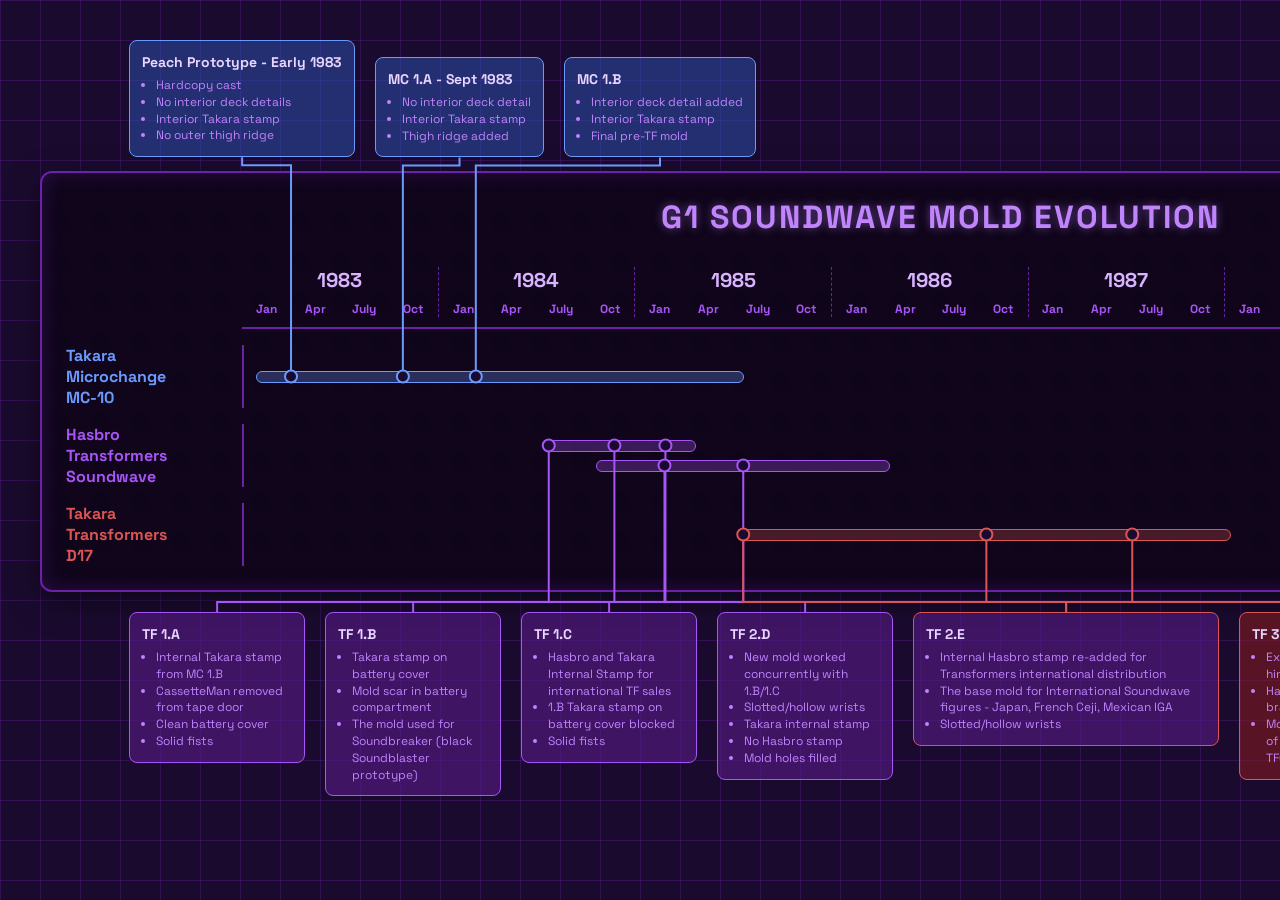
==== commit 6c63fb23: "updates" ====
--- a/timeline/g1_soundwave_timeline.html
+++ b/timeline/g1_soundwave_timeline.html
@@ -288,7 +288,7 @@
     <svg class="connectors" aria-hidden="true"></svg>
 
     <div class="callout microchange" data-for="peach" data-side="top" style="width: max-content;">
-      <p class="callout-title" contenteditable="true">Peach Prototype - Early 1983?</p>
+      <p class="callout-title" contenteditable="true">Peach Prototype - Early 1983</p>
       <ul class="callout-desc callout-list">
         <li contenteditable="true">Hardcopy cast</li>
         <li contenteditable="true">No interior deck details</li>
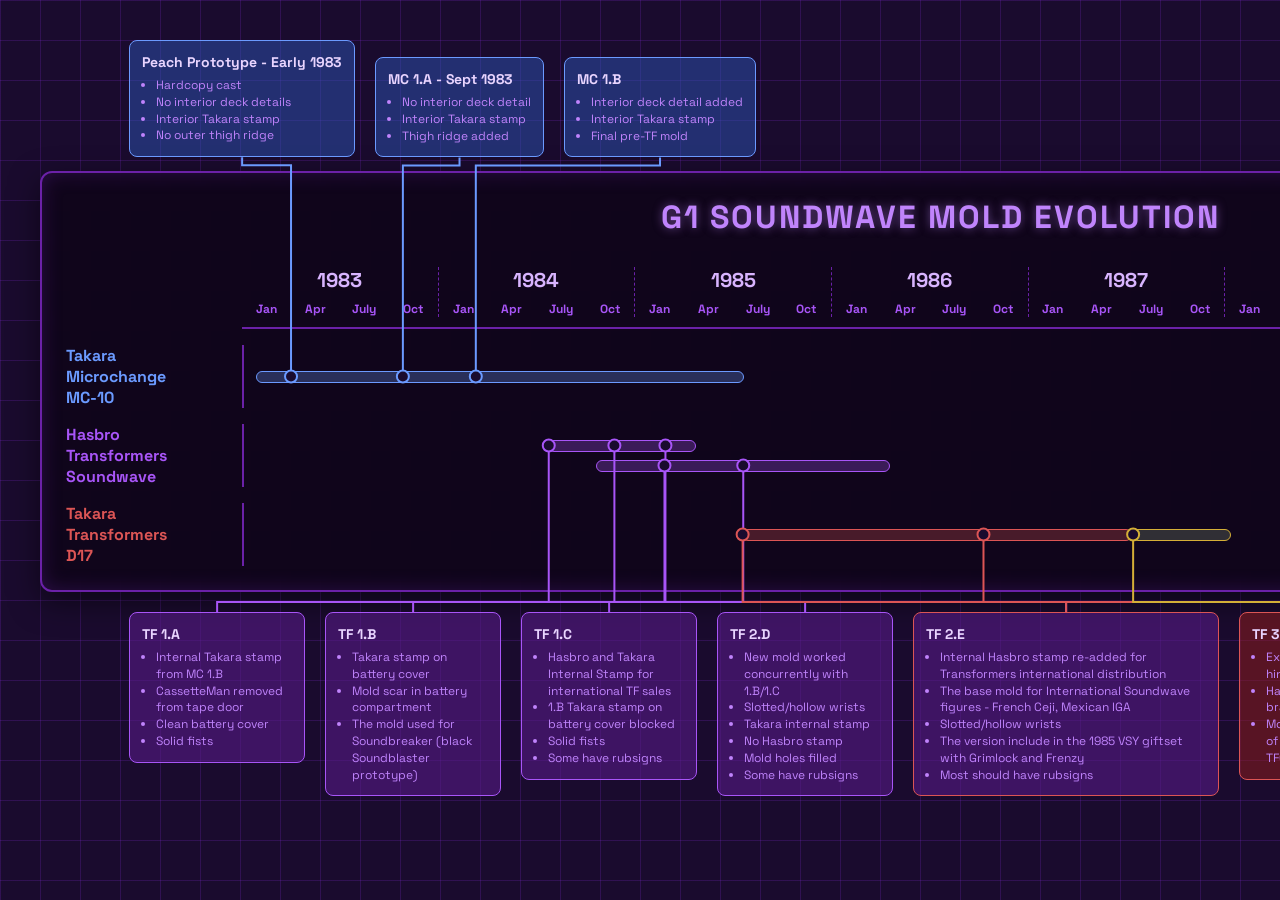
==== commit 1a80d45c: "updates" ====
--- a/timeline/g1_soundwave_timeline.html
+++ b/timeline/g1_soundwave_timeline.html
@@ -90,6 +90,24 @@
       box-shadow: 0 6px 15px rgba(220, 85, 85, 0.35);
     }
 
+    .callout.soundblaster {
+      background: rgba(45, 45, 48, 0.75);
+      border-color: #d4af37;
+    }
+
+    .callout.soundblaster:hover {
+      background: rgba(58, 58, 62, 0.9);
+      box-shadow: 0 6px 15px rgba(212, 175, 55, 0.35);
+    }
+
+    .callout.soundblaster .callout-title {
+      color: #f0e6c8;
+    }
+
+    .callout.soundblaster .callout-desc {
+      color: #c4b896;
+    }
+
     .callout-title {
       font-weight: 700;
       font-size: 14px;
@@ -256,6 +274,11 @@
       border-color: #dc5555;
     }
 
+    .span.soundblaster {
+      background: rgba(55, 55, 58, 0.85);
+      border-color: #d4af37;
+    }
+
     .span.is-active {
       background: rgba(168, 85, 247, 0.55);
       box-shadow: 0 0 12px rgba(168, 85, 247, 0.45);
@@ -269,6 +292,11 @@
     .span.japan.is-active {
       background: rgba(220, 85, 85, 0.55);
       box-shadow: 0 0 12px rgba(220, 85, 85, 0.45);
+    }
+
+    .span.soundblaster.is-active {
+      background: rgba(70, 70, 74, 0.95);
+      box-shadow: 0 0 12px rgba(212, 175, 55, 0.45);
     }
 
     .anchor {
@@ -340,6 +368,7 @@
         <li contenteditable="true">Hasbro and Takara Internal Stamp for international TF sales</li>
         <li contenteditable="true">1.B Takara stamp on battery cover blocked</li>
         <li contenteditable="true">Solid fists</li>
+        <li contenteditable="true">Some have rubsigns</li>
       </ul>
     </div>
 
@@ -351,6 +380,7 @@
         <li contenteditable="true">Takara internal stamp</li>
         <li contenteditable="true">No Hasbro stamp</li>
         <li contenteditable="true">Mold holes filled</li>
+        <li contenteditable="true">Some have rubsigns</li>
       </ul>
     </div>
 
@@ -358,8 +388,10 @@
       <p class="callout-title" contenteditable="true">TF 2.E</p>
       <ul class="callout-desc callout-list">
         <li contenteditable="true">Internal Hasbro stamp re-added for Transformers international distribution</li>
-        <li contenteditable="true">The base mold for International Soundwave figures - Japan, French Ceji, Mexican IGA </li>
+        <li contenteditable="true">The base mold for International Soundwave figures - French Ceji, Mexican IGA </li>
         <li contenteditable="true">Slotted/hollow wrists</li>
+        <li contenteditable="true">The version include in the 1985 VSY giftset with Grimlock and Frenzy</li>
+        <li contenteditable="true">Most should have rubsigns</li>
       </ul>
     </div>
 
@@ -372,7 +404,7 @@
       </ul>
     </div>
 
-    <div class="callout japan" data-for="soundblaster" data-side="bottom" data-place-after="tf3f" style="width: max-content;">
+    <div class="callout soundblaster" data-for="soundblaster" data-side="bottom" data-place-after="tf3f" style="width: max-content;">
       <p class="callout-title" contenteditable="true">TF 3.G Soundblaster - Jul 1987</p>
       <ul class="callout-desc callout-list">
         <li contenteditable="true">Retooled chest to hold two cassettes</li>
@@ -489,11 +521,14 @@
         <div class="lane">
           <!-- 1983 through Apr 1985 Empty (10 quarters) -->
           <div class="empty-space" style="flex: 10;"></div>
-          <!-- July 1985 through end of 1987 (10 quarters) -->
-          <div class="span japan" style="flex: 10;">
+          <!-- Red D17: July 1985 – Apr 1987 (ends at July 1987) -->
+          <div class="span japan" style="flex: 8;">
             <i class="anchor" id="tf2e-japan" style="left: 0%;"></i>
-            <i class="anchor" id="tf3f" style="left: 50%;"></i>
-            <i class="anchor" id="soundblaster" style="left: 80%;"></i>
+            <i class="anchor" id="tf3f" style="left: 62%;"></i>
+          </div>
+          <!-- Soundblaster: July 1987 – end of 1987 -->
+          <div class="span soundblaster" style="flex: 2;">
+            <i class="anchor" id="soundblaster" style="left: 0%;"></i>
           </div>
           <!-- 1988 through 1990 Empty (12 quarters) -->
           <div class="empty-space" style="flex: 12;"></div>
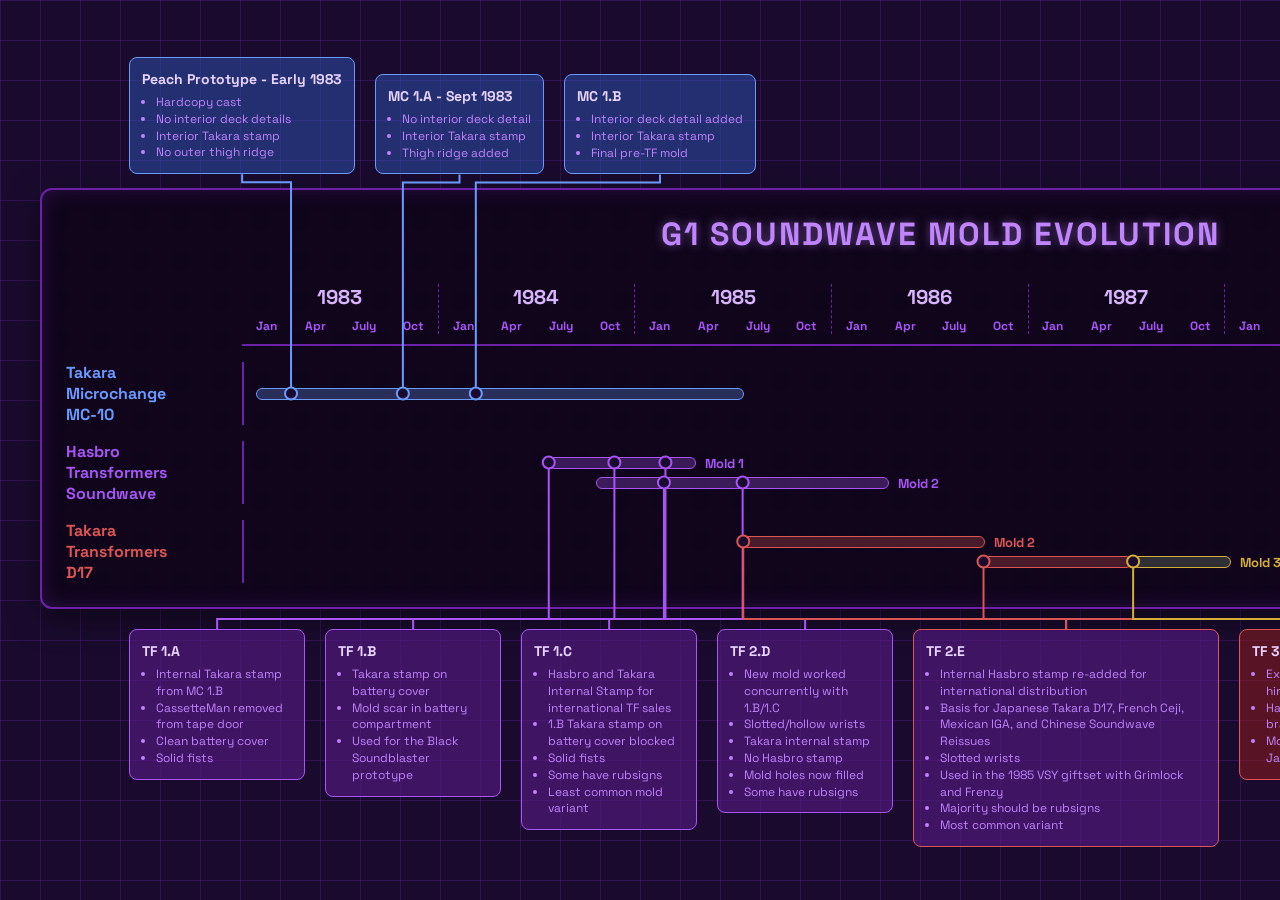
==== commit a9955d9d: "UpdateS" ====
--- a/timeline/g1_soundwave_timeline.html
+++ b/timeline/g1_soundwave_timeline.html
@@ -108,12 +108,49 @@
       color: #c4b896;
     }
 
+    .callout.china {
+      background: rgba(160, 70, 20, 0.55);
+      border-color: #f59e0b;
+      max-width: none;
+      white-space: nowrap;
+    }
+
+    .callout.china:hover {
+      background: rgba(190, 90, 25, 0.75);
+      box-shadow: 0 6px 15px rgba(245, 158, 11, 0.35);
+    }
+
+    .callout.china .callout-title {
+      color: #fde68a;
+    }
+
+    .callout.china .callout-desc {
+      color: #fcd34d;
+    }
+
     .callout-title {
       font-weight: 700;
       font-size: 14px;
       color: #e9d5ff;
       margin: 0 0 6px 0;
       overflow-wrap: anywhere;
+    }
+
+    a.callout-title:any-link {
+      text-decoration: none;
+      color: #e9d5ff;
+    }
+
+    a.callout-title:hover {
+      text-decoration: underline;
+    }
+
+    .callout.soundblaster a.callout-title:any-link {
+      color: #f0e6c8;
+    }
+
+    .callout.china a.callout-title:any-link {
+      color: #fde68a;
     }
 
     .callout-desc {
@@ -279,6 +316,11 @@
       border-color: #d4af37;
     }
 
+    .span.china {
+      background: rgba(245, 158, 11, 0.28);
+      border-color: #f59e0b;
+    }
+
     .span.is-active {
       background: rgba(168, 85, 247, 0.55);
       box-shadow: 0 0 12px rgba(168, 85, 247, 0.45);
@@ -295,8 +337,39 @@
     }
 
     .span.soundblaster.is-active {
-      background: rgba(70, 70, 74, 0.95);
-      box-shadow: 0 0 12px rgba(212, 175, 55, 0.45);
+      background: rgba(212, 175, 55, 0.72);
+      border-color: #ffe9a0;
+      box-shadow: 0 0 12px rgba(212, 175, 55, 0.85);
+    }
+
+    .span.china.is-active {
+      background: rgba(245, 158, 11, 0.55);
+      box-shadow: 0 0 12px rgba(245, 158, 11, 0.45);
+    }
+
+    .mold-label {
+      position: absolute;
+      right: calc(100% + 18px);
+      top: 50%;
+      transform: translateY(-50%);
+      color: #a855f7;
+      font-size: 13px;
+      font-weight: 700;
+      white-space: nowrap;
+      pointer-events: none;
+    }
+
+    .span.japan > .mold-label {
+      color: #dc5555;
+    }
+
+    .span.soundblaster > .mold-label {
+      color: #d4af37;
+    }
+
+    .mold-label.end {
+      right: auto;
+      left: calc(100% + 10px);
     }
 
     .anchor {
@@ -315,8 +388,19 @@
   <div class="stage">
     <svg class="connectors" aria-hidden="true"></svg>
 
+    <div class="callout china" data-for="tf2f" data-side="top" style="width: max-content;">
+      <a class="callout-title" href="variants/TF2F.html">TF 2.F - Chinese Reissues</a>
+      <ul class="callout-desc callout-list">
+        <li contenteditable="true">Hasbro production moves to China 1989–1992</li>
+        <li contenteditable="true">Based on Ceji/TF 2.E mold with original internal hinge and buttons</li>
+        <li contenteditable="true">Made in France and Takara Japan stamps blocked</li>
+        <li contenteditable="true">Hasbro stamp remains</li>
+        <li contenteditable="true">Painted Buzzsaw</li>
+      </ul>
+    </div>
+
     <div class="callout microchange" data-for="peach" data-side="top" style="width: max-content;">
-      <p class="callout-title" contenteditable="true">Peach Prototype - Early 1983</p>
+      <a class="callout-title" href="variants/PeachPrototype.html">Peach Prototype - Early 1983</a>
       <ul class="callout-desc callout-list">
         <li contenteditable="true">Hardcopy cast</li>
         <li contenteditable="true">No interior deck details</li>
@@ -326,7 +410,7 @@
     </div>
 
     <div class="callout microchange" data-for="mc1a" data-side="top" style="width: max-content;">
-      <p class="callout-title" contenteditable="true">MC 1.A - Sept 1983</p>
+      <a class="callout-title" href="variants/MC1A.html">MC 1.A - Sept 1983</a>
       <ul class="callout-desc callout-list">
         <li contenteditable="true">No interior deck detail</li>
         <li contenteditable="true">Interior Takara stamp</li>
@@ -335,7 +419,7 @@
     </div>
 
     <div class="callout microchange" data-for="mc1b" data-side="top" style="width: max-content;">
-      <p class="callout-title" contenteditable="true">MC 1.B</p>
+      <a class="callout-title" href="variants/MC1B.html">MC 1.B</a>
       <ul class="callout-desc callout-list">
         <li contenteditable="true">Interior deck detail added</li>
         <li contenteditable="true">Interior Takara stamp</li>
@@ -344,7 +428,7 @@
     </div>
 
     <div class="callout" data-for="tf1a" data-side="bottom" data-align-with="peach" style="width: 150px; max-width: 150px;">
-      <p class="callout-title" contenteditable="true">TF 1.A</p>
+      <a class="callout-title" href="variants/TF1A.html">TF 1.A</a>
       <ul class="callout-desc callout-list">
         <li contenteditable="true">Internal Takara stamp from MC 1.B</li>
         <li contenteditable="true">CassetteMan removed from tape door</li>
@@ -354,60 +438,62 @@
     </div>
 
     <div class="callout" data-for="tf1b" data-side="bottom" data-place-after="tf1a" style="width: 150px; max-width: 150px;">
-      <p class="callout-title" contenteditable="true">TF 1.B</p>
+      <a class="callout-title" href="variants/TF1B.html">TF 1.B</a>
       <ul class="callout-desc callout-list">
         <li contenteditable="true">Takara stamp on battery cover</li>
         <li contenteditable="true">Mold scar in battery compartment</li>
-        <li contenteditable="true">The mold used for Soundbreaker (black Soundblaster prototype)</li>
+        <li contenteditable="true">Used for the Black Soundblaster prototype</li>
       </ul>
     </div>
 
     <div class="callout" data-for="tf1c" data-side="bottom" data-place-after="tf1b" style="width: 150px; max-width: 150px;">
-      <p class="callout-title" contenteditable="true">TF 1.C</p>
+      <a class="callout-title" href="variants/TF1C.html">TF 1.C</a>
       <ul class="callout-desc callout-list">
         <li contenteditable="true">Hasbro and Takara Internal Stamp for international TF sales</li>
         <li contenteditable="true">1.B Takara stamp on battery cover blocked</li>
         <li contenteditable="true">Solid fists</li>
         <li contenteditable="true">Some have rubsigns</li>
+        <li contenteditable="true">Least common mold variant</li>
       </ul>
     </div>
 
     <div class="callout" data-for="tf2d" data-side="bottom" data-place-after="tf1c" style="width: 150px; max-width: 150px;">
-      <p class="callout-title" contenteditable="true">TF 2.D</p>
+      <a class="callout-title" href="variants/TF2D.html">TF 2.D</a>
       <ul class="callout-desc callout-list">
         <li contenteditable="true">New mold worked concurrently with 1.B/1.C</li>
         <li contenteditable="true">Slotted/hollow wrists</li>
         <li contenteditable="true">Takara internal stamp</li>
         <li contenteditable="true">No Hasbro stamp</li>
-        <li contenteditable="true">Mold holes filled</li>
+        <li contenteditable="true">Mold holes now filled</li>
         <li contenteditable="true">Some have rubsigns</li>
       </ul>
     </div>
 
     <div class="callout" data-for="tf2e" data-also-for="tf2e-japan" data-side="bottom" data-place-after="tf2d" style="width: max-content;">
-      <p class="callout-title" contenteditable="true">TF 2.E</p>
+      <a class="callout-title" href="variants/TF2E.html">TF 2.E</a>
       <ul class="callout-desc callout-list">
-        <li contenteditable="true">Internal Hasbro stamp re-added for Transformers international distribution</li>
-        <li contenteditable="true">The base mold for International Soundwave figures - French Ceji, Mexican IGA </li>
-        <li contenteditable="true">Slotted/hollow wrists</li>
-        <li contenteditable="true">The version include in the 1985 VSY giftset with Grimlock and Frenzy</li>
-        <li contenteditable="true">Most should have rubsigns</li>
+        <li contenteditable="true">Internal Hasbro stamp re-added for international distribution</li>
+        <li contenteditable="true">Basis for Japanese Takara D17, French Ceji, Mexican IGA, and Chinese Soundwave Reissues</li>
+        <li contenteditable="true">Slotted wrists</li>
+        <li contenteditable="true">Used in the 1985 VSY giftset with Grimlock and Frenzy</li>
+        <li contenteditable="true">Majority should be rubsigns</li>
+        <li contenteditable="true">Most common variant</li>
       </ul>
     </div>
 
-    <div class="callout japan" data-for="tf3f" data-side="bottom" data-place-after="tf2e" style="width: 150px; max-width: 150px;">
-      <p class="callout-title" contenteditable="true">TF 3.F - Oct 1986</p>
+    <div class="callout japan" data-for="tf3f" data-side="bottom" data-place-after="tf2e" style="width: min-content; max-width: none;">
+      <a class="callout-title" href="variants/TF3F.html" style="white-space: nowrap;">TF 3.F External Buttons</a>
       <ul class="callout-desc callout-list">
-        <li contenteditable="true">External buttons and hinge retooling</li>
-        <li contenteditable="true">Hasbro/Takara co-branding maintained</li>
+        <li contenteditable="true">External buttons and hinge retooled</li>
+        <li contenteditable="true">Hasbro/Takara co-branded stamo</li>
         <li contenteditable="true">Mold not used outside of Japan until 2004 TFC</li>
       </ul>
     </div>
 
     <div class="callout soundblaster" data-for="soundblaster" data-side="bottom" data-place-after="tf3f" style="width: max-content;">
-      <p class="callout-title" contenteditable="true">TF 3.G Soundblaster - Jul 1987</p>
+      <a class="callout-title" href="variants/TF3G.html">TF 3.G Soundblaster - Jul 1987</a>
       <ul class="callout-desc callout-list">
-        <li contenteditable="true">Retooled chest to hold two cassettes</li>
+        <li contenteditable="true">Dual-cassette red door</li>
         <li contenteditable="true">Black color scheme</li>
       </ul>
     </div>
@@ -497,43 +583,64 @@
             <div class="empty-space" style="flex: 6;"></div>
             <!-- July 1984 – early 1985 -->
             <div class="span" style="flex: 3;">
+              <span class="mold-label end">Mold 1</span>
               <i class="anchor" id="tf1a" style="left: 0%;"></i>
               <i class="anchor" id="tf1b" style="left: 45%;"></i>
               <i class="anchor" id="tf1c" style="left: 80%;"></i>
             </div>
             <div class="empty-space" style="flex: 23;"></div>
           </div>
-          <!-- Lower bar: TF 2.D / 2.E — offset down, overlaps in time (concurrent mold) -->
+          <!-- Lower bar: TF 2.D / 2.E, then TF 2.F from the July–Oct 1989 midpoint -->
           <div class="lane-row">
             <!-- Starts mid–late TF1 era (Oct 1984) -->
             <div class="empty-space" style="flex: 7;"></div>
             <div class="span" style="flex: 6;">
+              <span class="mold-label end">Mold 2</span>
               <i class="anchor" id="tf2d" style="left: 23%;"></i>
               <i class="anchor" id="tf2e" style="left: 50%;"></i>
             </div>
-            <div class="empty-space" style="flex: 19;"></div>
+            <div class="empty-space" style="flex: 14;"></div>
+            <div class="span china" style="flex: 5;">
+              <i class="anchor" id="tf2f" style="left: 0%;"></i>
+            </div>
           </div>
         </div>
       </div>
 
       <div class="track">
         <div class="track-title japan">Takara<br>Transformers<br>D17</div>
-        <div class="lane">
-          <!-- 1983 through Apr 1985 Empty (10 quarters) -->
-          <div class="empty-space" style="flex: 10;"></div>
-          <!-- Red D17: July 1985 – Apr 1987 (ends at July 1987) -->
-          <div class="span japan" style="flex: 8;">
-            <i class="anchor" id="tf2e-japan" style="left: 0%;"></i>
-            <i class="anchor" id="tf3f" style="left: 62%;"></i>
-          </div>
-          <!-- Soundblaster: July 1987 – end of 1987 -->
-          <div class="span soundblaster" style="flex: 2;">
-            <i class="anchor" id="soundblaster" style="left: 0%;"></i>
-          </div>
-          <!-- 1988 through 1990 Empty (12 quarters) -->
-          <div class="empty-space" style="flex: 12;"></div>
+        <div class="lane lane-stack">
+          <!-- Upper bar: TF 2.E Japan, through the start of TF 3.F -->
+          <div class="lane-row">
+            <!-- 1983 through Apr 1985 -->
+            <div class="empty-space" style="flex: 10;"></div>
+            <!-- July 1985 – Oct 1986 -->
+            <div class="span japan" style="flex: 4.96;">
+              <span class="mold-label end">Mold 2</span>
+              <i class="anchor" id="tf2e-japan" style="left: 0%;"></i>
+            </div>
+            <!-- Oct 1986 through 1990 -->
+            <div class="empty-space" style="flex: 17.04;"></div>
+          </div>
+          <!-- Lower bar: TF 3.F, then Soundblaster -->
+          <div class="lane-row">
+            <!-- 1983 through Sept 1986 -->
+            <div class="empty-space" style="flex: 14.96;"></div>
+            <!-- Oct 1986 – June 1987 -->
+            <div class="span japan" style="flex: 3.04;">
+              <i class="anchor" id="tf3f" style="left: 0%;"></i>
+            </div>
+            <!-- Soundblaster: July 1987 – end of 1987 -->
+            <div class="span soundblaster" style="flex: 2;">
+              <span class="mold-label end">Mold 3 (Japan-only)</span>
+              <i class="anchor" id="soundblaster" style="left: 0%;"></i>
+            </div>
+            <!-- 1988 through 1990 -->
+            <div class="empty-space" style="flex: 12;"></div>
+          </div>
         </div>
       </div>
+
     </div>
   </div>
 
@@ -952,7 +1059,8 @@
       });
       document.querySelectorAll('.span').forEach((span) => {
         const ids = [...span.querySelectorAll('.anchor')].map((a) => a.id);
-        span.classList.toggle('is-active', ids.includes(id) || (alsoId && ids.includes(alsoId)));
+        const match = ids.includes(id) || (alsoId ? ids.includes(alsoId) : false);
+        span.classList.toggle('is-active', match);
       });
       drawLines();
     }
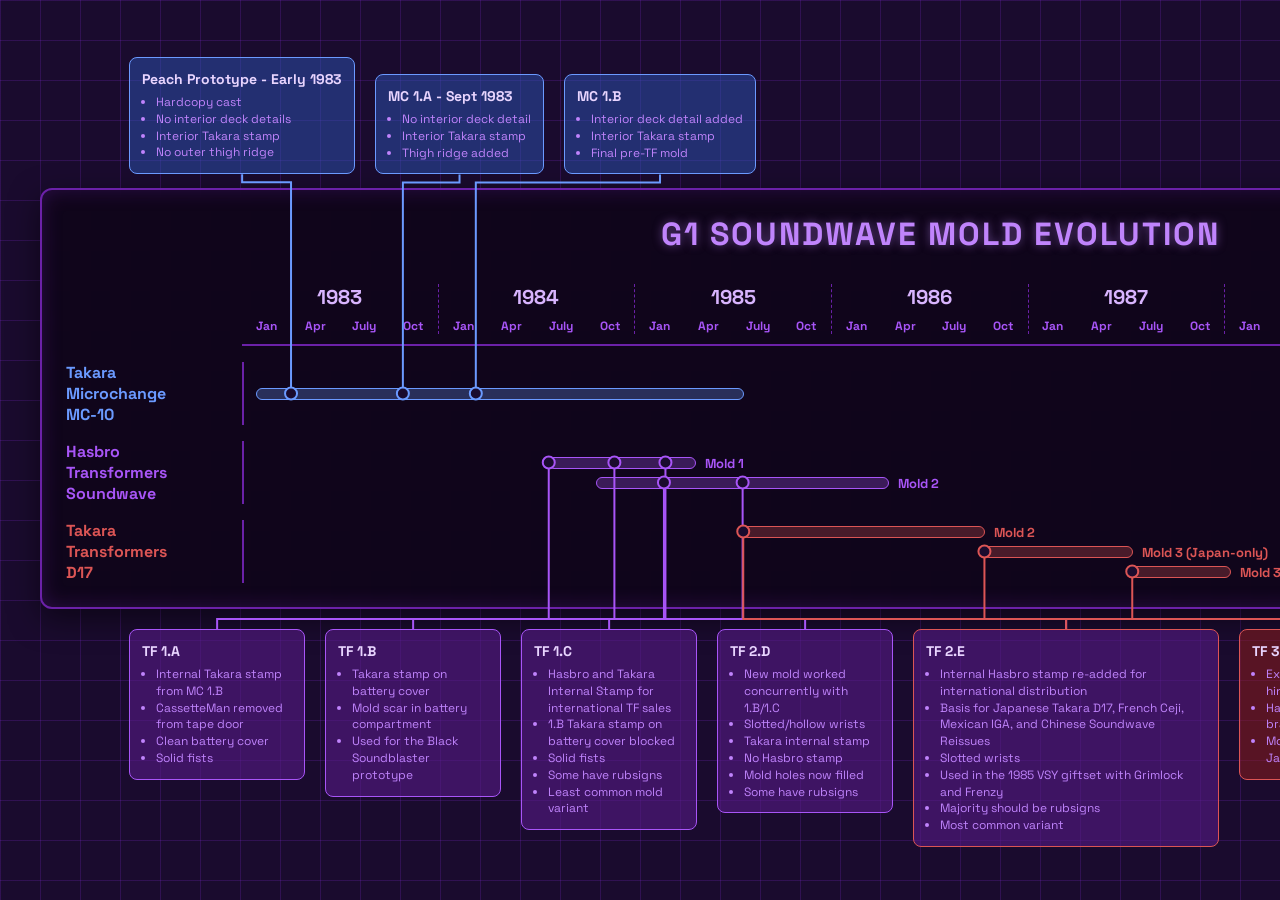
==== commit 079467a5: "UpdateS" ====
--- a/timeline/g1_soundwave_timeline.html
+++ b/timeline/g1_soundwave_timeline.html
@@ -90,24 +90,6 @@
       box-shadow: 0 6px 15px rgba(220, 85, 85, 0.35);
     }
 
-    .callout.soundblaster {
-      background: rgba(45, 45, 48, 0.75);
-      border-color: #d4af37;
-    }
-
-    .callout.soundblaster:hover {
-      background: rgba(58, 58, 62, 0.9);
-      box-shadow: 0 6px 15px rgba(212, 175, 55, 0.35);
-    }
-
-    .callout.soundblaster .callout-title {
-      color: #f0e6c8;
-    }
-
-    .callout.soundblaster .callout-desc {
-      color: #c4b896;
-    }
-
     .callout.china {
       background: rgba(160, 70, 20, 0.55);
       border-color: #f59e0b;
@@ -143,10 +125,6 @@
 
     a.callout-title:hover {
       text-decoration: underline;
-    }
-
-    .callout.soundblaster a.callout-title:any-link {
-      color: #f0e6c8;
     }
 
     .callout.china a.callout-title:any-link {
@@ -311,11 +289,6 @@
       border-color: #dc5555;
     }
 
-    .span.soundblaster {
-      background: rgba(55, 55, 58, 0.85);
-      border-color: #d4af37;
-    }
-
     .span.china {
       background: rgba(245, 158, 11, 0.28);
       border-color: #f59e0b;
@@ -336,15 +309,39 @@
       box-shadow: 0 0 12px rgba(220, 85, 85, 0.45);
     }
 
-    .span.soundblaster.is-active {
-      background: rgba(212, 175, 55, 0.72);
-      border-color: #ffe9a0;
-      box-shadow: 0 0 12px rgba(212, 175, 55, 0.85);
-    }
-
     .span.china.is-active {
       background: rgba(245, 158, 11, 0.55);
       box-shadow: 0 0 12px rgba(245, 158, 11, 0.45);
+    }
+
+    .segment {
+      position: absolute;
+      top: -1px;
+      height: calc(100% + 2px);
+      pointer-events: none;
+      opacity: 0;
+      transition: opacity 0.2s, box-shadow 0.2s;
+    }
+
+    .segment.from-start {
+      border-top-left-radius: 999px;
+      border-bottom-left-radius: 999px;
+    }
+
+    .segment.to-end {
+      border-top-right-radius: 999px;
+      border-bottom-right-radius: 999px;
+    }
+
+    .segment.is-active {
+      opacity: 1;
+      background: rgba(168, 85, 247, 0.7);
+      box-shadow: 0 0 12px rgba(168, 85, 247, 0.45);
+    }
+
+    .span.microchange > .segment.is-active {
+      background: rgba(107, 154, 255, 0.7);
+      box-shadow: 0 0 12px rgba(107, 154, 255, 0.45);
     }
 
     .mold-label {
@@ -361,10 +358,6 @@
 
     .span.japan > .mold-label {
       color: #dc5555;
-    }
-
-    .span.soundblaster > .mold-label {
-      color: #d4af37;
     }
 
     .mold-label.end {
@@ -490,7 +483,7 @@
       </ul>
     </div>
 
-    <div class="callout soundblaster" data-for="soundblaster" data-side="bottom" data-place-after="tf3f" style="width: max-content;">
+    <div class="callout japan" data-for="soundblaster" data-side="bottom" data-place-after="tf3f" style="width: max-content;">
       <a class="callout-title" href="variants/TF3G.html">TF 3.G Soundblaster - Jul 1987</a>
       <ul class="callout-desc callout-list">
         <li contenteditable="true">Dual-cassette red door</li>
@@ -565,6 +558,9 @@
         <div class="lane">
           <!-- Jan 1983 – Apr 1985 (Peach + MC 1.A / 1.B) -->
           <div class="span microchange" style="flex: 10;">
+            <span class="segment from-start" data-for="peach" style="left: 0%; width: 30%;"></span>
+            <span class="segment" data-for="mc1a" style="left: 30%; width: 15%;"></span>
+            <span class="segment to-end" data-for="mc1b" style="left: 45%; width: 55%;"></span>
             <i class="anchor" id="peach" style="left: 7%;"></i>
             <i class="anchor" id="mc1a" style="left: 30%;"></i>
             <i class="anchor" id="mc1b" style="left: 45%;"></i>
@@ -584,6 +580,9 @@
             <!-- July 1984 – early 1985 -->
             <div class="span" style="flex: 3;">
               <span class="mold-label end">Mold 1</span>
+              <span class="segment from-start" data-for="tf1a" style="left: 0%; width: 45%;"></span>
+              <span class="segment" data-for="tf1b" style="left: 45%; width: 35%;"></span>
+              <span class="segment to-end" data-for="tf1c" style="left: 80%; width: 20%;"></span>
               <i class="anchor" id="tf1a" style="left: 0%;"></i>
               <i class="anchor" id="tf1b" style="left: 45%;"></i>
               <i class="anchor" id="tf1c" style="left: 80%;"></i>
@@ -596,6 +595,8 @@
             <div class="empty-space" style="flex: 7;"></div>
             <div class="span" style="flex: 6;">
               <span class="mold-label end">Mold 2</span>
+              <span class="segment from-start" data-for="tf2d" style="left: 0%; width: 50%;"></span>
+              <span class="segment to-end" data-for="tf2e" style="left: 50%; width: 50%;"></span>
               <i class="anchor" id="tf2d" style="left: 23%;"></i>
               <i class="anchor" id="tf2e" style="left: 50%;"></i>
             </div>
@@ -622,17 +623,25 @@
             <!-- Oct 1986 through 1990 -->
             <div class="empty-space" style="flex: 17.04;"></div>
           </div>
-          <!-- Lower bar: TF 3.F, then Soundblaster -->
+          <!-- Middle bar: TF 3.F, ending where TF 3.G begins -->
           <div class="lane-row">
             <!-- 1983 through Sept 1986 -->
             <div class="empty-space" style="flex: 14.96;"></div>
             <!-- Oct 1986 – June 1987 -->
             <div class="span japan" style="flex: 3.04;">
+              <span class="mold-label end">Mold 3 (Japan-only)</span>
               <i class="anchor" id="tf3f" style="left: 0%;"></i>
             </div>
-            <!-- Soundblaster: July 1987 – end of 1987 -->
-            <div class="span soundblaster" style="flex: 2;">
-              <span class="mold-label end">Mold 3 (Japan-only)</span>
+            <!-- July 1987 through 1990 -->
+            <div class="empty-space" style="flex: 14;"></div>
+          </div>
+          <!-- Lower bar: TF 3.G Soundblaster -->
+          <div class="lane-row">
+            <!-- 1983 through June 1987 -->
+            <div class="empty-space" style="flex: 18;"></div>
+            <!-- July 1987 – end of 1987 -->
+            <div class="span japan" style="flex: 2;">
+              <span class="mold-label end">Mold 3</span>
               <i class="anchor" id="soundblaster" style="left: 0%;"></i>
             </div>
             <!-- 1988 through 1990 -->
@@ -1057,7 +1066,15 @@
       document.querySelectorAll('.callout').forEach((el) => {
         el.classList.toggle('is-active', el.dataset.for === id);
       });
+      document.querySelectorAll('.segment').forEach((seg) => {
+        const match = seg.dataset.for === id || (alsoId ? seg.dataset.for === alsoId : false);
+        seg.classList.toggle('is-active', match);
+      });
       document.querySelectorAll('.span').forEach((span) => {
+        if (span.querySelector('.segment')) {
+          span.classList.remove('is-active');
+          return;
+        }
         const ids = [...span.querySelectorAll('.anchor')].map((a) => a.id);
         const match = ids.includes(id) || (alsoId ? ids.includes(alsoId) : false);
         span.classList.toggle('is-active', match);
@@ -1070,7 +1087,7 @@
       const box = document.querySelector(`.callout[data-for="${id}"]`);
       if (box && (box.matches(':hover') || box.matches(':focus-within'))) return;
       activeAnchor = null;
-      document.querySelectorAll('.callout.is-active, .span.is-active').forEach((el) => {
+      document.querySelectorAll('.callout.is-active, .span.is-active, .segment.is-active').forEach((el) => {
         el.classList.remove('is-active');
       });
       drawLines();
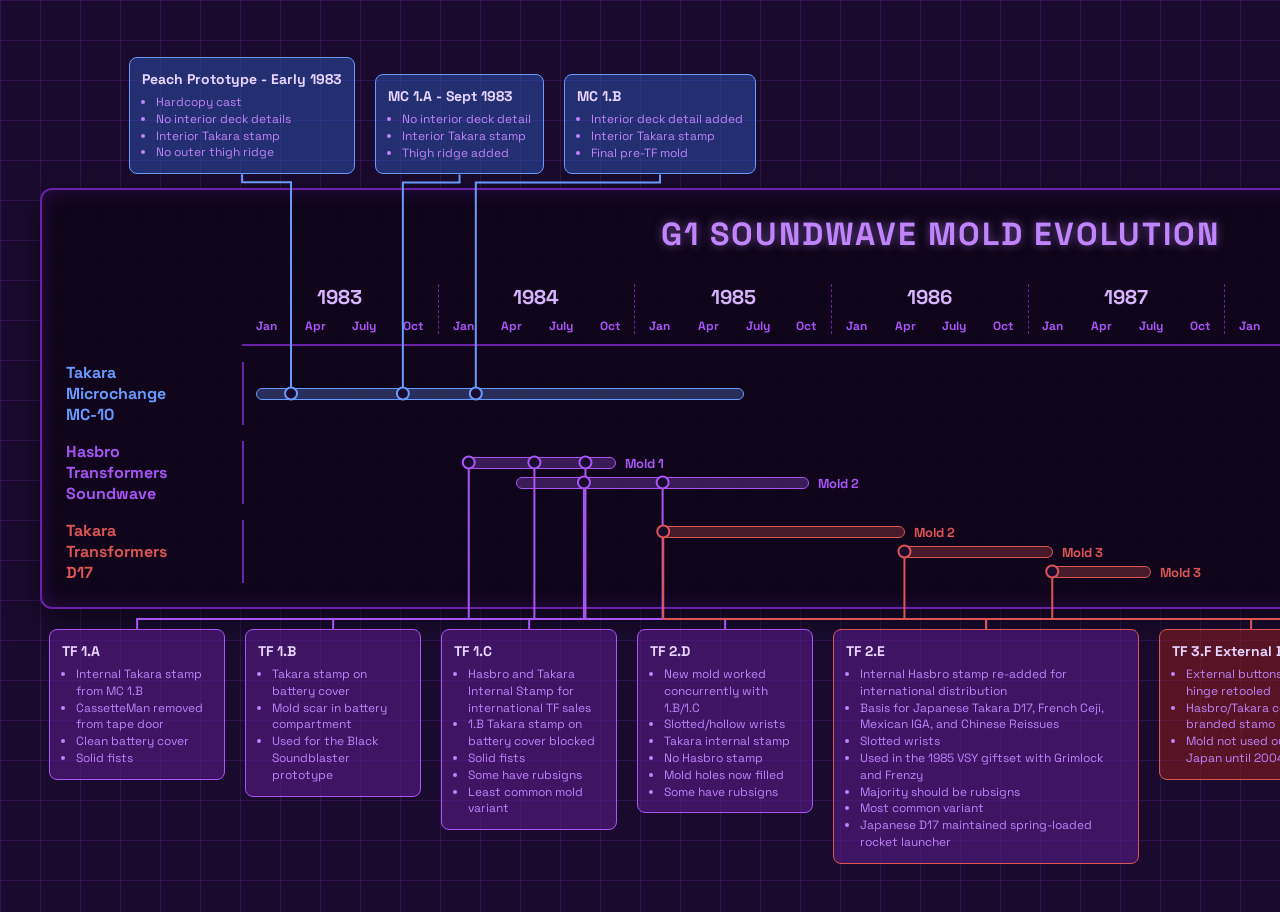
==== commit 9680cefc: "UpdateS" ====
--- a/timeline/g1_soundwave_timeline.html
+++ b/timeline/g1_soundwave_timeline.html
@@ -110,6 +110,16 @@
       color: #fcd34d;
     }
 
+    .callout[data-for="tf1a"],
+    .callout[data-for="tf1b"],
+    .callout[data-for="tf1c"],
+    .callout[data-for="tf2d"],
+    .callout[data-for="tf2e"],
+    .callout[data-for="tf3f"],
+    .callout[data-for="soundblaster"] {
+      transform: translateX(-80px);
+    }
+
     .callout-title {
       font-weight: 700;
       font-size: 14px;
@@ -277,6 +287,10 @@
       border-radius: 999px;
       align-self: center;
       transition: background 0.2s, box-shadow 0.2s, border-color 0.2s;
+    }
+
+    .span.shift-left {
+      transform: translateX(-80px);
     }
 
     .span.microchange {
@@ -466,11 +480,12 @@
       <a class="callout-title" href="variants/TF2E.html">TF 2.E</a>
       <ul class="callout-desc callout-list">
         <li contenteditable="true">Internal Hasbro stamp re-added for international distribution</li>
-        <li contenteditable="true">Basis for Japanese Takara D17, French Ceji, Mexican IGA, and Chinese Soundwave Reissues</li>
+        <li contenteditable="true">Basis for Japanese Takara D17, French Ceji, Mexican IGA, and Chinese Reissues</li>
         <li contenteditable="true">Slotted wrists</li>
         <li contenteditable="true">Used in the 1985 VSY giftset with Grimlock and Frenzy</li>
         <li contenteditable="true">Majority should be rubsigns</li>
         <li contenteditable="true">Most common variant</li>
+        <li contenteditable="true">Japanese D17 maintained spring-loaded rocket launcher</li>
       </ul>
     </div>
 
@@ -486,7 +501,7 @@
     <div class="callout japan" data-for="soundblaster" data-side="bottom" data-place-after="tf3f" style="width: max-content;">
       <a class="callout-title" href="variants/TF3G.html">TF 3.G Soundblaster - Jul 1987</a>
       <ul class="callout-desc callout-list">
-        <li contenteditable="true">Dual-cassette red door</li>
+        <li contenteditable="true">Red dual-cassette door added</li>
         <li contenteditable="true">Black color scheme</li>
       </ul>
     </div>
@@ -578,7 +593,7 @@
             <!-- 1983 through Apr 1984 Empty (6 quarters) -->
             <div class="empty-space" style="flex: 6;"></div>
             <!-- July 1984 – early 1985 -->
-            <div class="span" style="flex: 3;">
+            <div class="span shift-left" style="flex: 3;">
               <span class="mold-label end">Mold 1</span>
               <span class="segment from-start" data-for="tf1a" style="left: 0%; width: 45%;"></span>
               <span class="segment" data-for="tf1b" style="left: 45%; width: 35%;"></span>
@@ -589,11 +604,11 @@
             </div>
             <div class="empty-space" style="flex: 23;"></div>
           </div>
-          <!-- Lower bar: TF 2.D / 2.E, then TF 2.F from the July–Oct 1989 midpoint -->
+          <!-- Lower bar: TF 2.D / 2.E, then TF 2.F from the July–Oct 1989 gap -->
           <div class="lane-row">
             <!-- Starts mid–late TF1 era (Oct 1984) -->
             <div class="empty-space" style="flex: 7;"></div>
-            <div class="span" style="flex: 6;">
+            <div class="span shift-left" style="flex: 6;">
               <span class="mold-label end">Mold 2</span>
               <span class="segment from-start" data-for="tf2d" style="left: 0%; width: 50%;"></span>
               <span class="segment to-end" data-for="tf2e" style="left: 50%; width: 50%;"></span>
@@ -601,6 +616,7 @@
               <i class="anchor" id="tf2e" style="left: 50%;"></i>
             </div>
             <div class="empty-space" style="flex: 14;"></div>
+            <!-- Between July and Oct 1989, through the end of 1990 -->
             <div class="span china" style="flex: 5;">
               <i class="anchor" id="tf2f" style="left: 0%;"></i>
             </div>
@@ -616,7 +632,7 @@
             <!-- 1983 through Apr 1985 -->
             <div class="empty-space" style="flex: 10;"></div>
             <!-- July 1985 – Oct 1986 -->
-            <div class="span japan" style="flex: 4.96;">
+            <div class="span japan shift-left" style="flex: 4.96;">
               <span class="mold-label end">Mold 2</span>
               <i class="anchor" id="tf2e-japan" style="left: 0%;"></i>
             </div>
@@ -628,8 +644,8 @@
             <!-- 1983 through Sept 1986 -->
             <div class="empty-space" style="flex: 14.96;"></div>
             <!-- Oct 1986 – June 1987 -->
-            <div class="span japan" style="flex: 3.04;">
-              <span class="mold-label end">Mold 3 (Japan-only)</span>
+            <div class="span japan shift-left" style="flex: 3.04;">
+              <span class="mold-label end">Mold 3</span>
               <i class="anchor" id="tf3f" style="left: 0%;"></i>
             </div>
             <!-- July 1987 through 1990 -->
@@ -640,7 +656,7 @@
             <!-- 1983 through June 1987 -->
             <div class="empty-space" style="flex: 18;"></div>
             <!-- July 1987 – end of 1987 -->
-            <div class="span japan" style="flex: 2;">
+            <div class="span japan shift-left" style="flex: 2;">
               <span class="mold-label end">Mold 3</span>
               <i class="anchor" id="soundblaster" style="left: 0%;"></i>
             </div>
